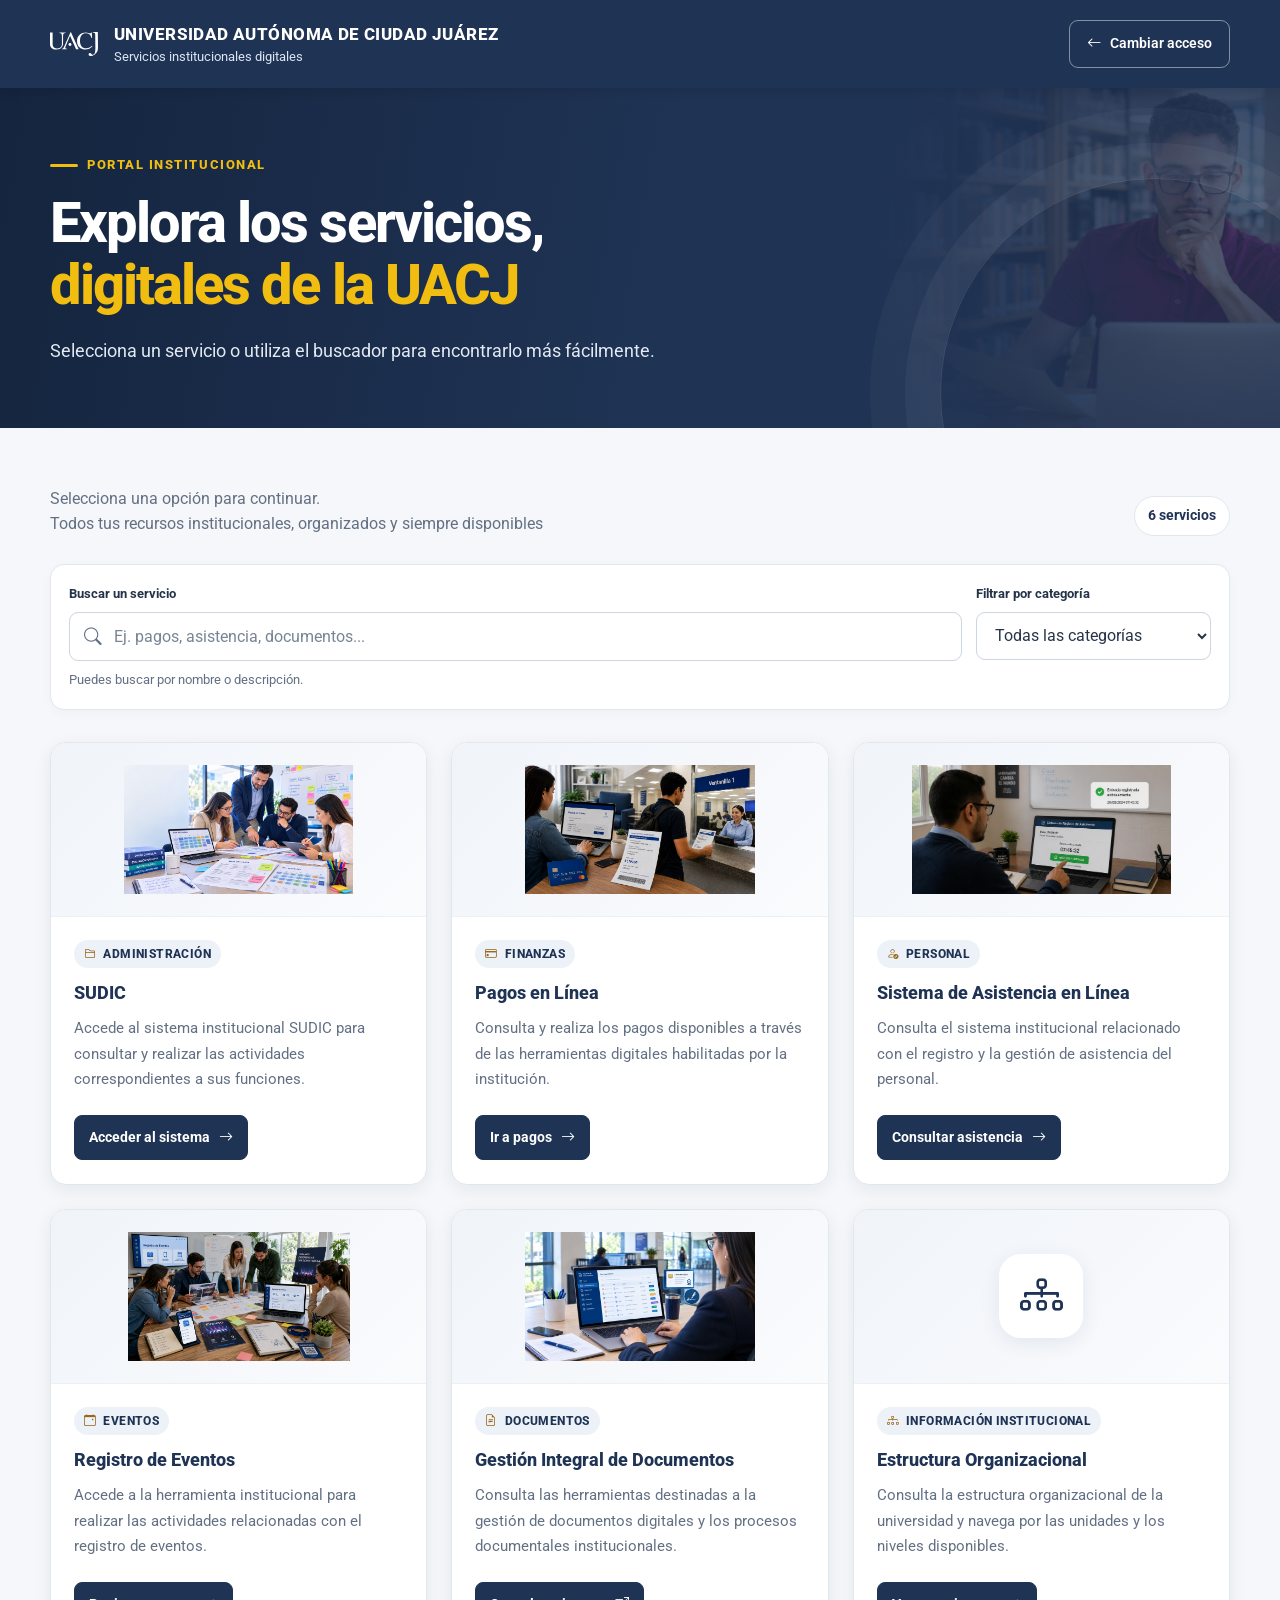
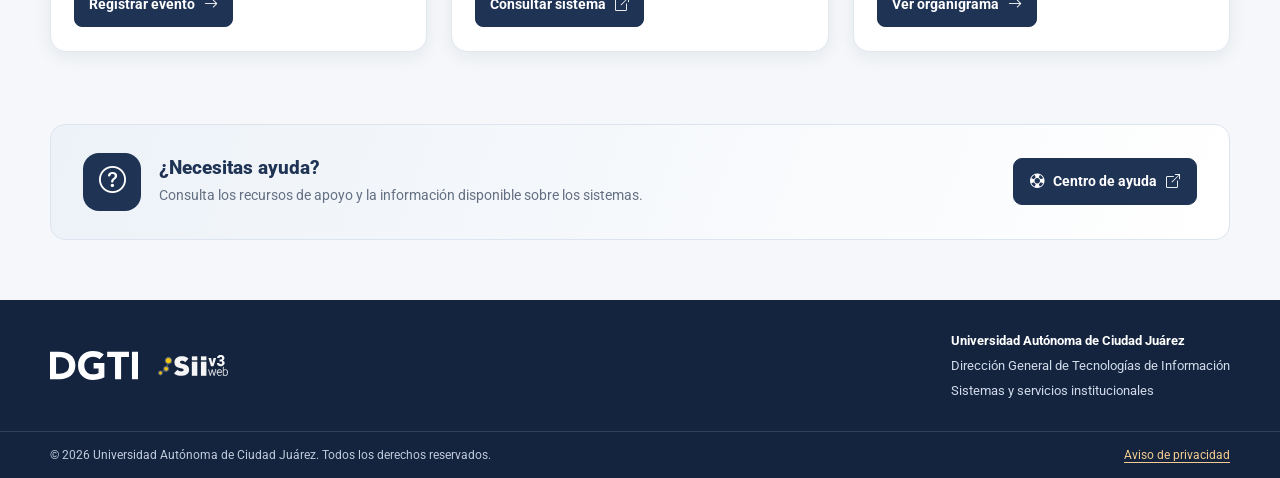
==== index2.html @ 6c43904a "Add files via upload" ====
<!DOCTYPE html>
<html lang="es">

<head>
    <meta charset="UTF-8">
    <meta name="viewport" content="width=device-width, initial-scale=1.0">

    <meta name="description"
        content="Consulta los servicios y sistemas digitales de la Universidad Autónoma de Ciudad Juárez.">

    <meta name="theme-color" content="#1f3354">

    <title>Servicios Institucionales | UACJ</title>

    <!-- Bootstrap -->
    <link href="https://cdn.jsdelivr.net/npm/bootstrap@5.3.8/dist/css/bootstrap.min.css" rel="stylesheet">

    <!-- Bootstrap Icons -->
    <link rel="stylesheet" href="https://cdn.jsdelivr.net/npm/bootstrap-icons@1.13.1/font/bootstrap-icons.min.css">

    <!-- Tipografía -->
    <link href="https://fonts.googleapis.com/css2?family=Roboto:wght@400;500;600;700;800&display=swap" rel="stylesheet">

    <style>
        :root {
            --uacj-navy: #1f3354;
            --uacj-navy-dark: #14243e;
            --uacj-gold: #f0bd10;
            --uacj-gold-light: #fff2df;

            --text-primary: #263449;
            --text-secondary: #637083;
            --surface: #ffffff;
            --surface-soft: #f5f7fa;
            --border-color: #e2e7ee;

            --radius-card: 16px;
            --shadow-card:
                0 5px 18px rgb(20 36 62 / 7%);
            --shadow-card-hover:
                0 14px 32px rgb(20 36 62 / 14%);

            --transition: 220ms ease;
        }

        /* =========================
           CONFIGURACIÓN GENERAL
        ========================= */

        *,
        *::before,
        *::after {
            box-sizing: border-box;
        }

        html {
            scroll-behavior: smooth;
            scroll-padding-top: 100px;
        }

        body {
            margin: 0;
            min-height: 100vh;
            display: flex;
            flex-direction: column;

            font-family: "Roboto", Arial, sans-serif;
            color: var(--text-primary);
            background: var(--surface-soft);
            line-height: 1.6;
        }

        a {
            color: inherit;
        }

        button,
        input,
        select {
            font: inherit;
        }

        img {
            max-width: 100%;
        }

        .container-wide {
            width: min(1180px, calc(100% - 40px));
            margin-inline: auto;
        }

        .skip-link {
            position: absolute;
            top: -100px;
            left: 16px;
            z-index: 2000;

            padding: 12px 18px;
            color: white;
            background: var(--uacj-navy);
            border-radius: 8px;
        }

        .skip-link:focus {
            top: 12px;
        }

        :focus-visible {
            outline: 3px solid var(--uacj-gold);
            outline-offset: 4px;
        }

        /* =========================
           ENCABEZADO
        ========================= */

        .site-header {
            position: relative;
            z-index: 10;
            background: var(--uacj-navy);
            color: white;
            box-shadow: 0 3px 12px rgb(0 0 0 / 12%);
        }

        .header-inner {
            min-height: 88px;
            display: flex;
            align-items: center;
            justify-content: space-between;
            gap: 24px;
            padding-block: 14px;
        }

        .brand {
            display: inline-flex;
            align-items: center;
            gap: 16px;
            min-width: 0;
            text-decoration: none;
        }

        .brand img {
            display: block;
            width: 48px;
            max-height: 60px;
            object-fit: contain;
        }

        .brand-text {
            display: flex;
            flex-direction: column;
            line-height: 1.25;
        }

        .brand-title {
            font-size: 1.05rem;
            font-weight: 800;
            letter-spacing: 0.025em;
        }

        .brand-subtitle {
            margin-top: 4px;
            color: #dce5f2;
            font-size: 0.8rem;
        }

        .header-actions {
            display: flex;
            align-items: center;
            gap: 12px;
        }

        .btn-change-access {
            display: inline-flex;
            align-items: center;
            justify-content: center;
            gap: 9px;

            padding: 11px 17px;
            border: 1px solid rgb(255 255 255 / 45%);
            border-radius: 9px;

            color: white;
            background: transparent;
            font-size: 0.9rem;
            font-weight: 600;
            text-decoration: none;

            transition:
                background-color var(--transition),
                border-color var(--transition),
                color var(--transition);
        }

        .btn-change-access:hover {
            color: var(--uacj-navy);
            background: white;
            border-color: white;
        }

        /* =========================
           PORTADA
        ========================= */

        .hero {
            position: relative;
            isolation: isolate;
            overflow: hidden;

            display: flex;
            align-items: center;
            min-height: 340px;
            padding-block: 60px;

            color: white;
            background-color: var(--uacj-navy);
            background-image:
                linear-gradient(100deg,
                    rgb(20 36 62 / 96%) 0%,
                    rgb(31 51 84 / 90%) 52%,
                    rgb(31 51 84 / 72%) 100%),
                url("imgs/background2.png");

            background-position: top right;
            background-repeat: no-repeat;
            background-size: contain;
        }

        .hero::after {
            content: "";
            position: absolute;
            z-index: -1;
            right: -90px;
            bottom: -180px;

            width: 430px;
            height: 430px;
            border: 1px solid rgb(255 255 255 / 12%);
            border-radius: 50%;

            box-shadow:
                0 0 0 35px rgb(255 255 255 / 4%),
                0 0 0 70px rgb(255 255 255 / 3%);
        }

        .hero-content {
            max-width: 760px;
        }

        .eyebrow {
            display: inline-flex;
            align-items: center;
            gap: 9px;

            margin-bottom: 16px;
            color: #f0bd10;

            font-size: 0.8rem;
            font-weight: 800;
            letter-spacing: 0.12em;
            text-transform: uppercase;
        }

        .eyebrow::before {
            content: "";
            width: 28px;
            height: 3px;
            border-radius: 5px;
            background: var(--uacj-gold);
        }

        .hero h1 {
            max-width: 720px;
            margin: 0 0 18px;

            font-size: clamp(2rem, 4.5vw, 3.5rem);
            font-weight: 800;
            line-height: 1.12;
            letter-spacing: -0.035em;
        }

        .hero h1 span {
            color: #f0bd10;
        }

        .hero-description {
            max-width: 650px;
            margin: 0;

            color: #e2e9f2;
            font-size: clamp(1rem, 1.8vw, 1.12rem);
            line-height: 1.8;
        }

        /* =========================
           CONTENIDO PRINCIPAL
        ========================= */

        main {
            flex: 1;
        }

        .services-section {
            padding-block: 58px 72px;
        }

        .section-heading {
            display: flex;
            align-items: flex-end;
            justify-content: space-between;
            gap: 24px;
            margin-bottom: 28px;
        }

        .section-heading h2 {
            margin: 0 0 8px;
            color: var(--uacj-navy);
            font-size: clamp(1.55rem, 3vw, 2rem);
            font-weight: 800;
            letter-spacing: -0.025em;
        }

        .section-heading p {
            max-width: 650px;
            margin: 0;
            color: var(--text-secondary);
            font-size: 0.98rem;
        }

        .services-count {
            flex-shrink: 0;
            padding: 8px 13px;
            border: 1px solid var(--border-color);
            border-radius: 999px;

            color: var(--uacj-navy);
            background: white;
            font-size: 0.85rem;
            font-weight: 700;
        }

        /* =========================
           BUSCADOR Y FILTROS
        ========================= */

        .search-panel {
            display: grid;
            grid-template-columns: minmax(0, 1fr) 235px;
            gap: 14px;

            margin-bottom: 32px;
            padding: 18px;

            border: 1px solid var(--border-color);
            border-radius: 14px;
            background: white;
            box-shadow: 0 3px 12px rgb(20 36 62 / 3%);
        }

        .field-label {
            display: block;
            margin-bottom: 7px;
            color: var(--text-primary);
            font-size: 0.84rem;
            font-weight: 700;
        }

        .search-input-wrap {
            position: relative;
        }

        .search-input-wrap>i {
            position: absolute;
            top: 50%;
            left: 15px;
            transform: translateY(-50%);

            color: var(--text-secondary);
            font-size: 1.1rem;
            pointer-events: none;
        }

        .search-input,
        .category-select {
            width: 100%;
            min-height: 48px;
            padding: 11px 14px;

            border: 1px solid #ccd5e0;
            border-radius: 9px;
            color: var(--text-primary);
            background-color: white;

            transition:
                border-color var(--transition),
                box-shadow var(--transition);
        }

        .search-input {
            padding-left: 44px;
        }

        .search-input::placeholder {
            color: #788496;
        }

        .search-input:focus,
        .category-select:focus {
            border-color: var(--uacj-navy);
            outline: none;
            box-shadow: 0 0 0 3px rgb(31 51 84 / 12%);
        }

        .search-help {
            margin: 9px 0 0;
            color: var(--text-secondary);
            font-size: 0.8rem;
        }

        /* =========================
           TARJETAS DE SERVICIOS
        ========================= */

        .services-grid {
            display: grid;
            grid-template-columns: repeat(3, minmax(0, 1fr));
            gap: 24px;
            align-items: stretch;
        }

        .service-card {
            position: relative;
            min-width: 0;
            min-height: 100%;

            display: flex;
            flex-direction: column;
            overflow: hidden;

            border: 1px solid var(--border-color);
            border-radius: var(--radius-card);
            background: var(--surface);
            box-shadow: var(--shadow-card);

            transition:
                transform var(--transition),
                box-shadow var(--transition),
                border-color var(--transition);
        }

        .service-card::before {
            content: "";
            position: absolute;
            z-index: 2;
            top: 0;
            left: 0;
            right: 0;

            height: 4px;
            background: var(--uacj-gold);

            transform: scaleX(0);
            transform-origin: left;
            transition: transform var(--transition);
        }

        .service-card:hover {
            transform: translateY(-5px);
            border-color: #c8d2df;
            box-shadow: var(--shadow-card-hover);
        }

        .service-card:hover::before,
        .service-card:focus-within::before {
            transform: scaleX(1);
        }

        .service-card[hidden] {
            display: none !important;
        }

        .card-image {
            display: flex;
            align-items: center;
            justify-content: center;

            height: 174px;
            padding: 22px;

            background:
                linear-gradient(135deg,
                    #f0f4f9,
                    #fafbfd);

            border-bottom: 1px solid #edf0f5;
        }

        .card-image img {
            display: block;
            width: 100%;
            height: 100%;
            object-fit: contain;
        }

        .card-icon {
            display: flex;
            align-items: center;
            justify-content: center;

            width: 84px;
            height: 84px;
            border-radius: 22px;

            color: var(--uacj-navy);
            background: white;
            box-shadow: 0 5px 20px rgb(31 51 84 / 9%);

            font-size: 2.7rem;
        }

        .card-body {
            flex: 1;
            display: flex;
            flex-direction: column;
            align-items: flex-start;

            padding: 23px 23px 24px;
        }

        .card-category {
            display: inline-flex;
            align-items: center;
            gap: 7px;

            margin-bottom: 12px;
            padding: 5px 10px;

            border-radius: 999px;
            color: var(--uacj-navy);
            background: #edf2f8;

            font-size: 0.72rem;
            font-weight: 800;
            letter-spacing: 0.035em;
            text-transform: uppercase;
        }

        .card-category i {
            color: #9b681b;
        }

        .card-title {
            margin: 0 0 10px;
            color: var(--uacj-navy);

            font-size: 1.15rem;
            font-weight: 800;
            line-height: 1.4;
        }

        .card-description {
            flex: 1;
            margin: 0 0 22px;

            color: var(--text-secondary);
            font-size: 0.92rem;
            line-height: 1.75;
        }

        .card-link {
            display: inline-flex;
            align-items: center;
            gap: 9px;

            min-height: 44px;
            margin-top: auto;
            padding: 10px 14px;

            border: 1px solid var(--uacj-navy);
            border-radius: 8px;

            color: white;
            background: var(--uacj-navy);

            font-size: 0.88rem;
            font-weight: 700;
            text-decoration: none;

            transition:
                background-color var(--transition),
                border-color var(--transition),
                color var(--transition);
        }

        .card-link i {
            transition: transform var(--transition);
        }

        .card-link:hover {
            border-color: var(--uacj-navy-dark);
            color: white;
            background: var(--uacj-navy-dark);
        }

        .card-link:hover i {
            transform: translateX(4px);
        }

        /* =========================
           SIN RESULTADOS
        ========================= */

        .empty-state {
            margin-top: 20px;
            padding: 42px 20px;

            border: 1px dashed #c8d2df;
            border-radius: 14px;
            background: white;
            text-align: center;
        }

        .empty-state[hidden] {
            display: none;
        }

        .empty-icon {
            display: inline-flex;
            align-items: center;
            justify-content: center;

            width: 62px;
            height: 62px;
            margin-bottom: 15px;

            border-radius: 50%;
            color: var(--uacj-navy);
            background: #edf2f8;
            font-size: 1.7rem;
        }

        .empty-state h3 {
            margin: 0 0 8px;
            color: var(--uacj-navy);
            font-size: 1.2rem;
            font-weight: 800;
        }

        .empty-state p {
            margin: 0 0 18px;
            color: var(--text-secondary);
        }

        .btn-reset {
            padding: 10px 16px;
            border: 1px solid var(--uacj-navy);
            border-radius: 8px;

            color: white;
            background: var(--uacj-navy);
            font-weight: 700;
            cursor: pointer;
        }

        .btn-reset:hover {
            background: var(--uacj-navy-dark);
        }

        /* =========================
           AYUDA
        ========================= */

        .help-section {
            padding: 0 0 60px;
        }

        .help-panel {
            display: flex;
            align-items: center;
            justify-content: space-between;
            gap: 24px;

            padding: 28px 32px;
            border: 1px solid #dce4ef;
            border-radius: 15px;

            background:
                linear-gradient(110deg,
                    #edf2f8,
                    #ffffff);
        }

        .help-content {
            display: flex;
            align-items: center;
            gap: 18px;
        }

        .help-icon {
            flex-shrink: 0;
            display: flex;
            align-items: center;
            justify-content: center;

            width: 58px;
            height: 58px;
            border-radius: 16px;

            color: white;
            background: var(--uacj-navy);
            font-size: 1.7rem;
        }

        .help-content h2 {
            margin: 0 0 5px;
            color: var(--uacj-navy);
            font-size: 1.2rem;
            font-weight: 800;
        }

        .help-content p {
            margin: 0;
            color: var(--text-secondary);
            font-size: 0.9rem;
        }

        .help-link {
            flex-shrink: 0;
            display: inline-flex;
            align-items: center;
            justify-content: center;
            gap: 9px;

            min-height: 46px;
            padding: 11px 16px;
            border: 1px solid var(--uacj-navy);
            border-radius: 9px;

            color: white;
            background: var(--uacj-navy);

            font-size: 0.9rem;
            font-weight: 700;
            text-decoration: none;

            transition: background-color var(--transition);
        }

        .help-link:hover {
            color: white;
            background: var(--uacj-navy-dark);
        }

        /* =========================
           PIE DE PÁGINA
        ========================= */

        .site-footer {
            margin-top: auto;
            color: #e1e8f1;
            background: var(--uacj-navy-dark);
        }

        .footer-main {
            display: flex;
            align-items: center;
            justify-content: space-between;
            gap: 30px;
            padding-block: 30px;
        }

        .footer-brand {
            display: flex;
            align-items: center;
            gap: 20px;
        }

        .footer-logo {
            display: block;
            width: 88px;
            max-height: 55px;
            object-fit: contain;
        }

        .footer-logo-secondary {
            display: block;
            width: 70px;
            max-height: 50px;
            object-fit: contain;
        }

        .footer-copy {
            color: #d1dbea;
            font-size: 0.83rem;
        }

        .footer-copy p {
            margin: 0;
        }

        .footer-copy p+p {
            margin-top: 4px;
        }

        .footer-label {
            color: white;
            font-weight: 700;
        }

        .footer-bottom {
            padding-block: 13px;
            border-top: 1px solid rgb(255 255 255 / 13%);

            color: #c1ccdc;
            font-size: 0.78rem;
        }

        .footer-bottom-inner {
            display: flex;
            align-items: center;
            justify-content: space-between;
            gap: 16px;
        }

        .footer-bottom p {
            margin: 0;
        }

        .privacy-link {
            color: #f4cc8f;
            text-decoration: underline;
            text-underline-offset: 3px;
        }

        .privacy-link:hover {
            color: white;
        }

        /* =========================
           RESPONSIVE
        ========================= */

        @media (max-width: 991px) {
            .services-grid {
                grid-template-columns: repeat(2, minmax(0, 1fr));
                gap: 20px;
            }

            .hero {
                min-height: 310px;
            }

            .card-image {
                height: 160px;
            }
        }

        @media (max-width: 650px) {
            .container-wide {
                width: min(100% - 30px, 520px);
            }

            .header-inner {
                min-height: auto;
                align-items: flex-start;
                flex-direction: column;
                gap: 16px;
                padding-block: 17px;
            }

            .brand img {
                width: 42px;
            }

            .brand-title {
                font-size: 0.95rem;
            }

            .brand-subtitle {
                font-size: 0.75rem;
            }

            .header-actions {
                width: 100%;
            }

            .btn-change-access {
                width: 100%;
                min-height: 44px;
            }

            .hero {
                min-height: 0;
                padding-block: 46px;
            }

            .hero h1 {
                font-size: clamp(2rem, 9vw, 2.8rem);
            }

            .services-section {
                padding-block: 38px 46px;
            }

            .section-heading {
                align-items: flex-start;
                flex-direction: column;
                gap: 14px;
            }

            .search-panel {
                grid-template-columns: 1fr;
                gap: 16px;
                padding: 15px;
                margin-bottom: 24px;
            }

            .services-grid {
                grid-template-columns: 1fr;
                gap: 18px;
            }

            .card-image {
                height: 170px;
            }

            .card-body {
                padding: 21px;
            }

            .help-section {
                padding-bottom: 42px;
            }

            .help-panel {
                align-items: stretch;
                flex-direction: column;
                padding: 22px;
            }

            .help-content {
                align-items: flex-start;
            }

            .help-link {
                width: 100%;
            }

            .footer-main {
                align-items: flex-start;
                flex-direction: column;
                gap: 20px;
                padding-block: 25px;
            }

            .footer-brand {
                gap: 15px;
            }

            .footer-logo {
                width: 76px;
            }

            .footer-logo-secondary {
                width: 60px;
            }

            .footer-bottom-inner {
                align-items: flex-start;
                flex-direction: column;
                gap: 9px;
            }
        }

        @media (prefers-reduced-motion: reduce) {

            *,
            *::before,
            *::after {
                scroll-behavior: auto !important;
                transition-duration: 0.01ms !important;
                animation-duration: 0.01ms !important;
                animation-iteration-count: 1 !important;
            }
        }
    </style>
</head>

<body>

    <a class="skip-link" href="#contenido">
        Saltar al contenido principal
    </a>

    <!-- =========================
         ENCABEZADO
    ========================== -->

    <header class="site-header">
        <div class="container-wide header-inner">

            <a class="brand" href="portal_uacj_mejorado.html" aria-label="Regresar al portal principal de la UACJ">

                <img src="imgs/Logo_UACJ.svg" alt="Logotipo de la Universidad Autónoma de Ciudad Juárez">

                <span class="brand-text">
                    <span class="brand-title">
                        UNIVERSIDAD AUTÓNOMA DE CIUDAD JUÁREZ
                    </span>
                    <span class="brand-subtitle">
                        Servicios institucionales digitales
                    </span>
                </span>
            </a>

            <div class="header-actions">
                <!-- Ajusta esta ruta si el portal principal está en otra ubicación -->
                <a class="btn-change-access" href="portal_uacj_mejorado.html">
                    <i class="bi bi-arrow-left" aria-hidden="true"></i>
                    Cambiar acceso
                </a>
            </div>

        </div>
    </header>


    <!-- =========================
         PORTADA
    ========================== -->

    <section class="hero" aria-labelledby="hero-title">
        <div class="container-wide">
            <div class="hero-content">

                <div class="eyebrow">
                    Portal institucional
                </div>

                <h1 id="hero-title">
                    Explora los servicios,<br>
                    <span>digitales de la UACJ</span>
                </h1>

                <p class="hero-description">
                    Selecciona un servicio o utiliza el buscador
                    para encontrarlo más fácilmente.
                </p>

            </div>
        </div>
    </section>


    <!-- =========================
         CONTENIDO PRINCIPAL
    ========================== -->

    <main id="contenido">

        <section class="services-section" aria-labelledby="services-title">
            <div class="container-wide">

                <div class="section-heading">
                    <div>
                        <!--<h2 id="services-title">
                            Explora nuestros servicios
                        </h2>-->

                        <p>
                            Selecciona una opción para continuar. <br> Todos tus recursos institucionales, organizados y siempre disponibles
                        </p>
                    </div>

                    <span class="services-count" id="services-count">
                        6 servicios
                    </span>
                </div>


                <!-- BUSCADOR Y FILTRO -->

                <div class="search-panel">

                    <div>
                        <label class="field-label" for="service-search">
                            Buscar un servicio
                        </label>

                        <div class="search-input-wrap">
                            <i class="bi bi-search" aria-hidden="true"></i>

                            <input class="search-input" type="search" id="service-search"
                                placeholder="Ej. pagos, asistencia, documentos..." autocomplete="off"
                                aria-describedby="search-help">
                        </div>

                        <p class="search-help" id="search-help">
                            Puedes buscar por nombre o descripción.
                        </p>
                    </div>

                    <div>
                        <label class="field-label" for="category-filter">
                            Filtrar por categoría
                        </label>

                        <select class="category-select" id="category-filter">
                            <option value="todas">
                                Todas las categorías
                            </option>
                            <option value="administracion">
                                Administración
                            </option>
                            <option value="finanzas">
                                Finanzas
                            </option>
                            <option value="personal">
                                Personal
                            </option>
                            <option value="eventos">
                                Eventos
                            </option>
                            <option value="documentos">
                                Documentos
                            </option>
                            <option value="informacion">
                                Información institucional
                            </option>
                        </select>
                    </div>

                </div>


                <!-- TARJETAS -->

                <div class="services-grid" id="services-grid">

                    <!-- SUDIC -->

                    <article class="service-card" data-category="administracion"
                        data-search="sudic sistema universitario de documentos información consulta administración">
                        <div class="card-image">
                            <img src="imgs/sudic.png" alt="" loading="lazy" onerror="this.hidden=true">
                        </div>

                        <div class="card-body">
                            <span class="card-category">
                                <i class="bi bi-folder2" aria-hidden="true"></i>
                                Administración
                            </span>

                            <h3 class="card-title">
                                SUDIC
                            </h3>

                            <p class="card-description">
                                Accede al sistema institucional SUDIC
                                para consultar y realizar las actividades
                                correspondientes a sus funciones.
                            </p>

                            <!-- TODO: sustituir # por la URL real de SUDIC -->
                            <a class="card-link service-link" href="#" data-service="SUDIC">
                                Acceder al sistema
                                <i class="bi bi-arrow-right" aria-hidden="true"></i>
                            </a>
                        </div>
                    </article>


                    <!-- PAGOS EN LÍNEA -->

                    <article class="service-card" data-category="finanzas"
                        data-search="pagos en línea finanzas pago servicios recibos trámites">
                        <div class="card-image">
                            <img src="imgs/pagos.png" alt="" loading="lazy" onerror="this.hidden=true">
                        </div>

                        <div class="card-body">
                            <span class="card-category">
                                <i class="bi bi-credit-card" aria-hidden="true"></i>
                                Finanzas
                            </span>

                            <h3 class="card-title">
                                Pagos en Línea
                            </h3>

                            <p class="card-description">
                                Consulta y realiza los pagos disponibles
                                a través de las herramientas digitales
                                habilitadas por la institución.
                            </p>

                            <!-- TODO: sustituir # por la URL real de pagos -->
                            <a class="card-link service-link" href="#" data-service="Pagos en Línea">
                                Ir a pagos
                                <i class="bi bi-arrow-right" aria-hidden="true"></i>
                            </a>
                        </div>
                    </article>


                    <!-- ASISTENCIA -->

                    <article class="service-card" data-category="personal"
                        data-search="sistema de asistencia en línea personal registro asistencia incidencias">
                        <div class="card-image">
                            <img src="imgs/asistencia.png" alt="" loading="lazy" onerror="this.hidden=true">
                        </div>

                        <div class="card-body">
                            <span class="card-category">
                                <i class="bi bi-person-check" aria-hidden="true"></i>
                                Personal
                            </span>

                            <h3 class="card-title">
                                Sistema de Asistencia en Línea
                            </h3>

                            <p class="card-description">
                                Consulta el sistema institucional
                                relacionado con el registro y la gestión
                                de asistencia del personal.
                            </p>

                            <!-- TODO: sustituir # por la URL real de asistencia -->
                            <a class="card-link service-link" href="#" data-service="Sistema de Asistencia en Línea">
                                Consultar asistencia
                                <i class="bi bi-arrow-right" aria-hidden="true"></i>
                            </a>
                        </div>
                    </article>


                    <!-- REGISTRO DE EVENTOS -->

                    <article class="service-card" data-category="eventos"
                        data-search="registro de eventos actividades institucionales eventos espacios solicitudes">
                        <div class="card-image">
                            <img src="imgs/eventos.png" alt="" loading="lazy" onerror="this.hidden=true">
                        </div>

                        <div class="card-body">
                            <span class="card-category">
                                <i class="bi bi-calendar-event" aria-hidden="true"></i>
                                Eventos
                            </span>

                            <h3 class="card-title">
                                Registro de Eventos
                            </h3>

                            <p class="card-description">
                                Accede a la herramienta institucional
                                para realizar las actividades relacionadas
                                con el registro de eventos.
                            </p>

                            <!-- TODO: sustituir # por la URL real de eventos -->
                            <a class="card-link service-link" href="#" data-service="Registro de Eventos">
                                Registrar evento
                                <i class="bi bi-arrow-right" aria-hidden="true"></i>
                            </a>
                        </div>
                    </article>


                    <!-- GESTIÓN DOCUMENTAL -->

                    <article class="service-card" data-category="documentos"
                        data-search="gestión integral de documentos gestión documental oficios certificados documentos digitales">
                        <div class="card-image">
                            <img src="imgs/gestion-doc.png" alt="" loading="lazy" onerror="this.hidden=true">
                        </div>

                        <div class="card-body">
                            <span class="card-category">
                                <i class="bi bi-file-earmark-text" aria-hidden="true"></i>
                                Documentos
                            </span>

                            <h3 class="card-title">
                                Gestión Integral de Documentos
                            </h3>

                            <p class="card-description">
                                Consulta las herramientas destinadas
                                a la gestión de documentos digitales
                                y los procesos documentales institucionales.
                            </p>

                            <!-- Esta URL procede del código original proporcionado -->
                            <a class="card-link"
                                href="https://alumnosuacj.sharepoint.com/sites/SIIv3/SitePages/Gesti%C3%B3n-Integral-de-Documentos.aspx"
                                target="_blank" rel="noopener noreferrer">
                                Consultar sistema
                                <i class="bi bi-box-arrow-up-right" aria-hidden="true"></i>
                            </a>
                        </div>
                    </article>


                    <!-- ESTRUCTURA ORGANIZACIONAL -->

                    <article class="service-card" data-category="informacion"
                        data-search="estructura organizacional organigrama direcciones generales unidades responsables personal institucional">
                        <div class="card-image">
                            <div class="card-icon" aria-hidden="true">
                                <i class="bi bi-diagram-3"></i>
                            </div>
                        </div>

                        <div class="card-body">
                            <span class="card-category">
                                <i class="bi bi-diagram-3" aria-hidden="true"></i>
                                Información institucional
                            </span>

                            <h3 class="card-title">
                                Estructura Organizacional
                            </h3>

                            <p class="card-description">
                                Consulta la estructura organizacional
                                de la universidad y navega por las
                                unidades y los niveles disponibles.
                            </p>

                            <!-- TODO: sustituir # por la URL real del organigrama -->
                            <a class="card-link service-link" href="#" data-service="Estructura Organizacional">
                                Ver organigrama
                                <i class="bi bi-arrow-right" aria-hidden="true"></i>
                            </a>
                        </div>
                    </article>

                </div>


                <!-- ESTADO VACÍO -->

                <div class="empty-state" id="empty-state" role="status" aria-live="polite" hidden>
                    <div class="empty-icon" aria-hidden="true">
                        <i class="bi bi-search"></i>
                    </div>

                    <h3>No encontramos servicios</h3>

                    <p>
                        Intenta con otro término de búsqueda
                        o selecciona una categoría diferente.
                    </p>

                    <button class="btn-reset" type="button" id="reset-search">
                        <i class="bi bi-arrow-counterclockwise" aria-hidden="true"></i>
                        Mostrar todos los servicios
                    </button>
                </div>

            </div>
        </section>


        <!-- =========================
             CENTRO DE AYUDA
        ========================== -->

        <section class="help-section" aria-labelledby="help-title">
            <div class="container-wide">

                <div class="help-panel">

                    <div class="help-content">
                        <div class="help-icon" aria-hidden="true">
                            <i class="bi bi-question-circle"></i>
                        </div>

                        <div>
                            <h2 id="help-title">
                                ¿Necesitas ayuda?
                            </h2>

                            <p>
                                Consulta los recursos de apoyo y la
                                información disponible sobre los sistemas.
                            </p>
                        </div>
                    </div>

                    <a class="help-link"
                        href="https://alumnosuacj.sharepoint.com/sites/SIIv3/SitePages/Gesti%C3%B3n-Integral-de-Documentos.aspx"
                        target="_blank" rel="noopener noreferrer">
                        <i class="bi bi-life-preserver" aria-hidden="true"></i>
                        Centro de ayuda
                        <i class="bi bi-box-arrow-up-right" aria-hidden="true"></i>
                    </a>

                </div>

            </div>
        </section>

    </main>


    <!-- =========================
         PIE DE PÁGINA
    ========================== -->

    <footer class="site-footer">

        <div class="container-wide footer-main">

            <div class="footer-brand">

                <img class="footer-logo" src="imgs/Logo_DGTI_bco.svg"
                    alt="Dirección General de Tecnologías de Información" loading="lazy">

                <img class="footer-logo-secondary" src="imgs/siiv33.svg" alt="SIIv3" loading="lazy">

            </div>

            <div class="footer-copy">
                <p class="footer-label">
                    Universidad Autónoma de Ciudad Juárez
                </p>

                <p>
                    Dirección General de Tecnologías de Información
                </p>

                <p>
                    Sistemas y servicios institucionales
                </p>
            </div>

        </div>

        <div class="footer-bottom">
            <div class="container-wide footer-bottom-inner">

                <p>
                    © <span id="current-year">2026</span>
                    Universidad Autónoma de Ciudad Juárez.
                    Todos los derechos reservados.
                </p>

                <!-- TODO: colocar la URL oficial del aviso de privacidad -->
                <a class="privacy-link" href="#" id="privacy-link">
                    Aviso de privacidad
                </a>

            </div>
        </div>

    </footer>


    <!-- =========================
         JAVASCRIPT
    ========================== -->

    <script>
        "use strict";

        document.addEventListener("DOMContentLoaded", function () {

            const searchInput =
                document.getElementById("service-search");

            const categoryFilter =
                document.getElementById("category-filter");

            const servicesGrid =
                document.getElementById("services-grid");

            const serviceCards =
                Array.from(
                    servicesGrid.querySelectorAll(".service-card")
                );

            const servicesCount =
                document.getElementById("services-count");

            const emptyState =
                document.getElementById("empty-state");

            const resetButton =
                document.getElementById("reset-search");

            const privacyLink =
                document.getElementById("privacy-link");

            const serviceLinks =
                document.querySelectorAll(".service-link");

            /*
             * Convierte el texto a minúsculas y elimina los acentos
             * para que búsquedas como "gestion" encuentren "gestión".
             */
            function normalizeText(text) {
                return text
                    .toLocaleLowerCase("es-MX")
                    .normalize("NFD")
                    .replace(/[\u0300-\u036f]/g, "")
                    .trim();
            }

            /*
             * Filtra las tarjetas según el texto y la categoría.
             */
            function filterServices() {

                const searchTerm =
                    normalizeText(searchInput.value);

                const selectedCategory =
                    categoryFilter.value;

                let visibleCount = 0;

                serviceCards.forEach(function (card) {

                    const title =
                        card.querySelector(".card-title").textContent;

                    const description =
                        card.querySelector(".card-description").textContent;

                    const searchKeywords =
                        card.dataset.search || "";

                    const searchableText = normalizeText(
                        title + " " +
                        description + " " +
                        searchKeywords
                    );

                    const categoryMatches =
                        selectedCategory === "todas" ||
                        card.dataset.category === selectedCategory;

                    const textMatches =
                        searchTerm === "" ||
                        searchableText.includes(searchTerm);

                    const shouldShow =
                        categoryMatches && textMatches;

                    card.hidden = !shouldShow;

                    if (shouldShow) {
                        visibleCount++;
                    }
                });

                /*
                 * Actualiza el contador de servicios visibles.
                 */
                servicesCount.textContent =
                    visibleCount +
                    (visibleCount === 1
                        ? " servicio"
                        : " servicios");

                /*
                 * Muestra el mensaje cuando no hay coincidencias.
                 */
                emptyState.hidden = visibleCount !== 0;
            }

            /*
             * Restaura el buscador y los filtros.
             */
            function resetFilters() {

                searchInput.value = "";
                categoryFilter.value = "todas";

                filterServices();
                searchInput.focus();
            }

            searchInput.addEventListener(
                "input",
                filterServices
            );

            categoryFilter.addEventListener(
                "change",
                filterServices
            );

            resetButton.addEventListener(
                "click",
                resetFilters
            );

            /*
             * Evita que los enlaces de servicios sin URL real
             * lleven al usuario al inicio de la página.
             *
             * IMPORTANTE:
             * Sustituye href="#" por la URL correspondiente
             * antes de publicar. Después puedes eliminar este bloque.
             */
            serviceLinks.forEach(function (link) {

                link.addEventListener("click", function (event) {

                    if (link.getAttribute("href") === "#") {
                        event.preventDefault();

                        const serviceName =
                            link.dataset.service || "este servicio";

                        alert(
                            "El enlace de " + serviceName +
                            " todavía debe configurarse con la dirección " +
                            "del sistema correspondiente."
                        );
                    }
                });
            });

            /*
             * Evita una navegación vacía mientras se configura
             * la URL oficial del aviso de privacidad.
             */
            privacyLink.addEventListener("click", function (event) {

                if (privacyLink.getAttribute("href") === "#") {
                    event.preventDefault();

                    alert(
                        "Agrega la dirección oficial del aviso de privacidad " +
                        "antes de publicar esta página."
                    );
                }
            });

            /*
             * Actualiza automáticamente el año del pie de página.
             */
            document.getElementById("current-year").textContent =
                new Date().getFullYear();

            /*
             * Inicializa la página con todos los servicios visibles.
             */
            filterServices();

        });
    </script>

</body>

</html>
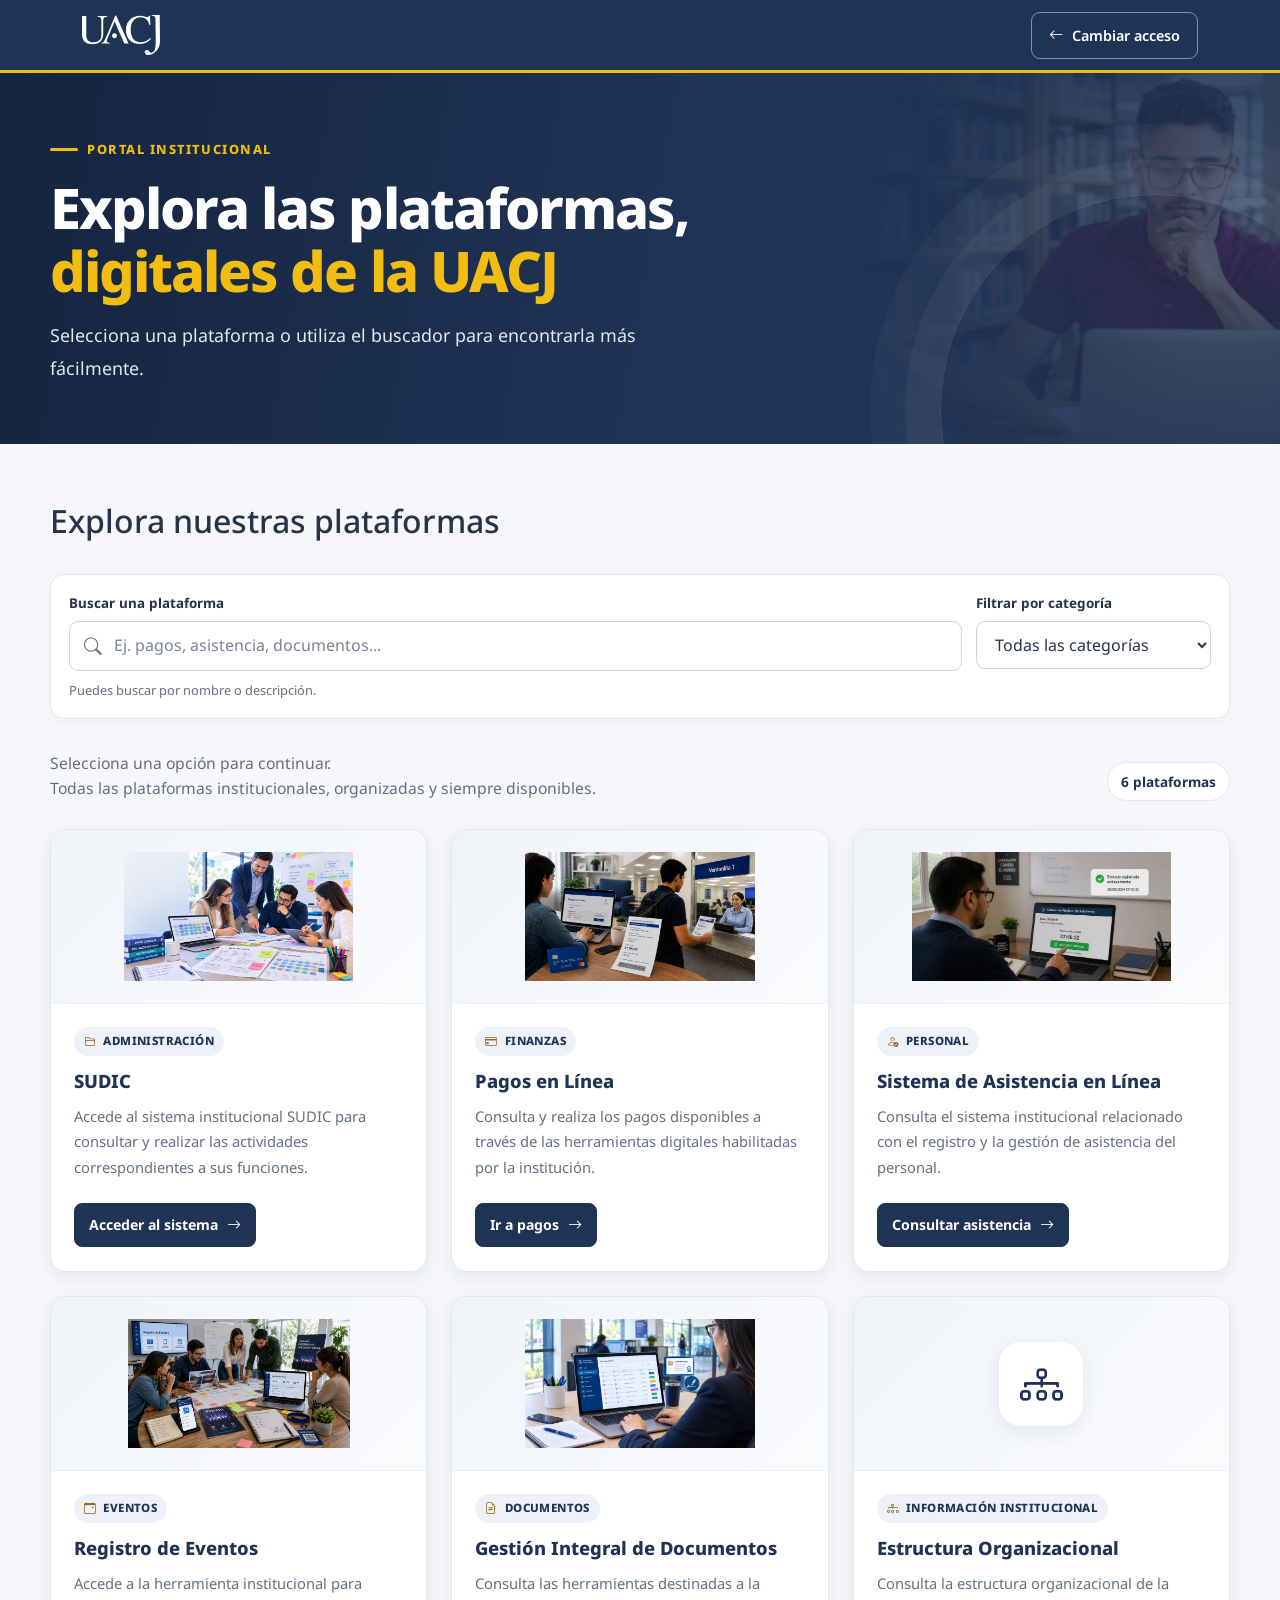
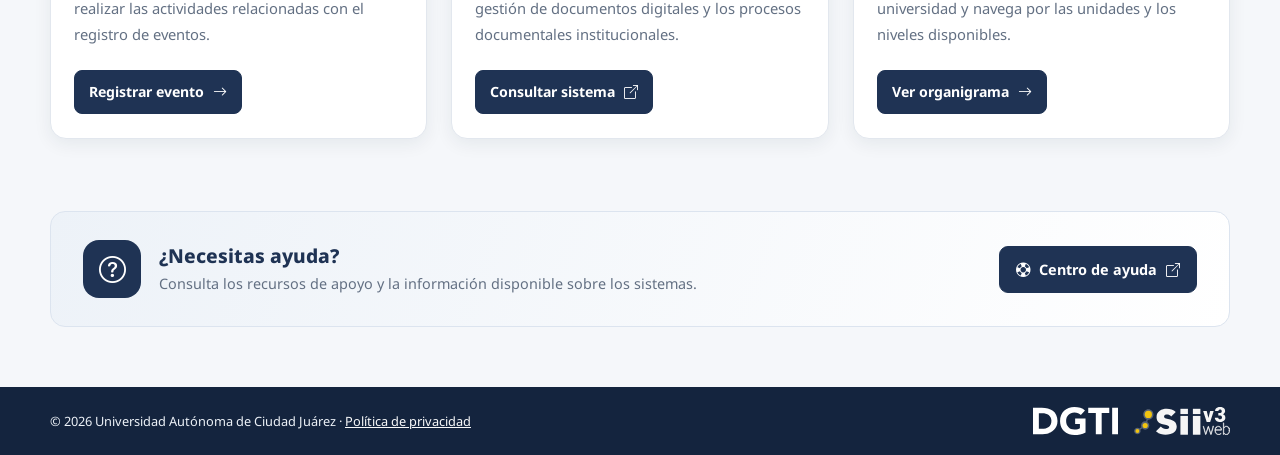
==== commit a9736794: "Add files via upload" ====
--- a/index2.html
+++ b/index2.html
@@ -10,1012 +10,45 @@
 
     <meta name="theme-color" content="#1f3354">
 
-    <title>Servicios Institucionales | UACJ</title>
-
-    <!-- Bootstrap -->
-    <link href="https://cdn.jsdelivr.net/npm/bootstrap@5.3.8/dist/css/bootstrap.min.css" rel="stylesheet">
+    <title>Portal de plataformas universitarias | UACJ</title>
+
+    <!-- Bootstrap 5 -->
+    <link href="https://cdn.jsdelivr.net/npm/bootstrap@5.0.2/dist/css/bootstrap.min.css" rel="stylesheet"
+        integrity="sha384-EVSTQN3/azprG1Anm3QDgpJLIm9Nao0Yz1ztcQTwFspd3yD65VohhpuuCOmLASjC" crossorigin="anonymous">
+    <script src="https://cdn.jsdelivr.net/npm/bootstrap@5.0.2/dist/js/bootstrap.bundle.min.js"
+        integrity="sha384-MrcW6ZMFYlzcLA8Nl+NtUVF0sA7MsXsP1UyJoMp4YLEuNSfAP+JcXn/tWtIaxVXM"
+        crossorigin="anonymous"></script>
 
     <!-- Bootstrap Icons -->
     <link rel="stylesheet" href="https://cdn.jsdelivr.net/npm/bootstrap-icons@1.13.1/font/bootstrap-icons.min.css">
 
     <!-- Tipografía -->
-    <link href="https://fonts.googleapis.com/css2?family=Roboto:wght@400;500;600;700;800&display=swap" rel="stylesheet">
-
-    <style>
-        :root {
-            --uacj-navy: #1f3354;
-            --uacj-navy-dark: #14243e;
-            --uacj-gold: #f0bd10;
-            --uacj-gold-light: #fff2df;
-
-            --text-primary: #263449;
-            --text-secondary: #637083;
-            --surface: #ffffff;
-            --surface-soft: #f5f7fa;
-            --border-color: #e2e7ee;
-
-            --radius-card: 16px;
-            --shadow-card:
-                0 5px 18px rgb(20 36 62 / 7%);
-            --shadow-card-hover:
-                0 14px 32px rgb(20 36 62 / 14%);
-
-            --transition: 220ms ease;
-        }
-
-        /* =========================
-           CONFIGURACIÓN GENERAL
-        ========================= */
-
-        *,
-        *::before,
-        *::after {
-            box-sizing: border-box;
-        }
-
-        html {
-            scroll-behavior: smooth;
-            scroll-padding-top: 100px;
-        }
-
-        body {
-            margin: 0;
-            min-height: 100vh;
-            display: flex;
-            flex-direction: column;
-
-            font-family: "Roboto", Arial, sans-serif;
-            color: var(--text-primary);
-            background: var(--surface-soft);
-            line-height: 1.6;
-        }
-
-        a {
-            color: inherit;
-        }
-
-        button,
-        input,
-        select {
-            font: inherit;
-        }
-
-        img {
-            max-width: 100%;
-        }
-
-        .container-wide {
-            width: min(1180px, calc(100% - 40px));
-            margin-inline: auto;
-        }
-
-        .skip-link {
-            position: absolute;
-            top: -100px;
-            left: 16px;
-            z-index: 2000;
-
-            padding: 12px 18px;
-            color: white;
-            background: var(--uacj-navy);
-            border-radius: 8px;
-        }
-
-        .skip-link:focus {
-            top: 12px;
-        }
-
-        :focus-visible {
-            outline: 3px solid var(--uacj-gold);
-            outline-offset: 4px;
-        }
-
-        /* =========================
-           ENCABEZADO
-        ========================= */
-
-        .site-header {
-            position: relative;
-            z-index: 10;
-            background: var(--uacj-navy);
-            color: white;
-            box-shadow: 0 3px 12px rgb(0 0 0 / 12%);
-        }
-
-        .header-inner {
-            min-height: 88px;
-            display: flex;
-            align-items: center;
-            justify-content: space-between;
-            gap: 24px;
-            padding-block: 14px;
-        }
-
-        .brand {
-            display: inline-flex;
-            align-items: center;
-            gap: 16px;
-            min-width: 0;
-            text-decoration: none;
-        }
-
-        .brand img {
-            display: block;
-            width: 48px;
-            max-height: 60px;
-            object-fit: contain;
-        }
-
-        .brand-text {
-            display: flex;
-            flex-direction: column;
-            line-height: 1.25;
-        }
-
-        .brand-title {
-            font-size: 1.05rem;
-            font-weight: 800;
-            letter-spacing: 0.025em;
-        }
-
-        .brand-subtitle {
-            margin-top: 4px;
-            color: #dce5f2;
-            font-size: 0.8rem;
-        }
-
-        .header-actions {
-            display: flex;
-            align-items: center;
-            gap: 12px;
-        }
-
-        .btn-change-access {
-            display: inline-flex;
-            align-items: center;
-            justify-content: center;
-            gap: 9px;
-
-            padding: 11px 17px;
-            border: 1px solid rgb(255 255 255 / 45%);
-            border-radius: 9px;
-
-            color: white;
-            background: transparent;
-            font-size: 0.9rem;
-            font-weight: 600;
-            text-decoration: none;
-
-            transition:
-                background-color var(--transition),
-                border-color var(--transition),
-                color var(--transition);
-        }
-
-        .btn-change-access:hover {
-            color: var(--uacj-navy);
-            background: white;
-            border-color: white;
-        }
-
-        /* =========================
-           PORTADA
-        ========================= */
-
-        .hero {
-            position: relative;
-            isolation: isolate;
-            overflow: hidden;
-
-            display: flex;
-            align-items: center;
-            min-height: 340px;
-            padding-block: 60px;
-
-            color: white;
-            background-color: var(--uacj-navy);
-            background-image:
-                linear-gradient(100deg,
-                    rgb(20 36 62 / 96%) 0%,
-                    rgb(31 51 84 / 90%) 52%,
-                    rgb(31 51 84 / 72%) 100%),
-                url("imgs/background2.png");
-
-            background-position: top right;
-            background-repeat: no-repeat;
-            background-size: contain;
-        }
-
-        .hero::after {
-            content: "";
-            position: absolute;
-            z-index: -1;
-            right: -90px;
-            bottom: -180px;
-
-            width: 430px;
-            height: 430px;
-            border: 1px solid rgb(255 255 255 / 12%);
-            border-radius: 50%;
-
-            box-shadow:
-                0 0 0 35px rgb(255 255 255 / 4%),
-                0 0 0 70px rgb(255 255 255 / 3%);
-        }
-
-        .hero-content {
-            max-width: 760px;
-        }
-
-        .eyebrow {
-            display: inline-flex;
-            align-items: center;
-            gap: 9px;
-
-            margin-bottom: 16px;
-            color: #f0bd10;
-
-            font-size: 0.8rem;
-            font-weight: 800;
-            letter-spacing: 0.12em;
-            text-transform: uppercase;
-        }
-
-        .eyebrow::before {
-            content: "";
-            width: 28px;
-            height: 3px;
-            border-radius: 5px;
-            background: var(--uacj-gold);
-        }
-
-        .hero h1 {
-            max-width: 720px;
-            margin: 0 0 18px;
-
-            font-size: clamp(2rem, 4.5vw, 3.5rem);
-            font-weight: 800;
-            line-height: 1.12;
-            letter-spacing: -0.035em;
-        }
-
-        .hero h1 span {
-            color: #f0bd10;
-        }
-
-        .hero-description {
-            max-width: 650px;
-            margin: 0;
-
-            color: #e2e9f2;
-            font-size: clamp(1rem, 1.8vw, 1.12rem);
-            line-height: 1.8;
-        }
-
-        /* =========================
-           CONTENIDO PRINCIPAL
-        ========================= */
-
-        main {
-            flex: 1;
-        }
-
-        .services-section {
-            padding-block: 58px 72px;
-        }
-
-        .section-heading {
-            display: flex;
-            align-items: flex-end;
-            justify-content: space-between;
-            gap: 24px;
-            margin-bottom: 28px;
-        }
-
-        .section-heading h2 {
-            margin: 0 0 8px;
-            color: var(--uacj-navy);
-            font-size: clamp(1.55rem, 3vw, 2rem);
-            font-weight: 800;
-            letter-spacing: -0.025em;
-        }
-
-        .section-heading p {
-            max-width: 650px;
-            margin: 0;
-            color: var(--text-secondary);
-            font-size: 0.98rem;
-        }
-
-        .services-count {
-            flex-shrink: 0;
-            padding: 8px 13px;
-            border: 1px solid var(--border-color);
-            border-radius: 999px;
-
-            color: var(--uacj-navy);
-            background: white;
-            font-size: 0.85rem;
-            font-weight: 700;
-        }
-
-        /* =========================
-           BUSCADOR Y FILTROS
-        ========================= */
-
-        .search-panel {
-            display: grid;
-            grid-template-columns: minmax(0, 1fr) 235px;
-            gap: 14px;
-
-            margin-bottom: 32px;
-            padding: 18px;
-
-            border: 1px solid var(--border-color);
-            border-radius: 14px;
-            background: white;
-            box-shadow: 0 3px 12px rgb(20 36 62 / 3%);
-        }
-
-        .field-label {
-            display: block;
-            margin-bottom: 7px;
-            color: var(--text-primary);
-            font-size: 0.84rem;
-            font-weight: 700;
-        }
-
-        .search-input-wrap {
-            position: relative;
-        }
-
-        .search-input-wrap>i {
-            position: absolute;
-            top: 50%;
-            left: 15px;
-            transform: translateY(-50%);
-
-            color: var(--text-secondary);
-            font-size: 1.1rem;
-            pointer-events: none;
-        }
-
-        .search-input,
-        .category-select {
-            width: 100%;
-            min-height: 48px;
-            padding: 11px 14px;
-
-            border: 1px solid #ccd5e0;
-            border-radius: 9px;
-            color: var(--text-primary);
-            background-color: white;
-
-            transition:
-                border-color var(--transition),
-                box-shadow var(--transition);
-        }
-
-        .search-input {
-            padding-left: 44px;
-        }
-
-        .search-input::placeholder {
-            color: #788496;
-        }
-
-        .search-input:focus,
-        .category-select:focus {
-            border-color: var(--uacj-navy);
-            outline: none;
-            box-shadow: 0 0 0 3px rgb(31 51 84 / 12%);
-        }
-
-        .search-help {
-            margin: 9px 0 0;
-            color: var(--text-secondary);
-            font-size: 0.8rem;
-        }
-
-        /* =========================
-           TARJETAS DE SERVICIOS
-        ========================= */
-
-        .services-grid {
-            display: grid;
-            grid-template-columns: repeat(3, minmax(0, 1fr));
-            gap: 24px;
-            align-items: stretch;
-        }
-
-        .service-card {
-            position: relative;
-            min-width: 0;
-            min-height: 100%;
-
-            display: flex;
-            flex-direction: column;
-            overflow: hidden;
-
-            border: 1px solid var(--border-color);
-            border-radius: var(--radius-card);
-            background: var(--surface);
-            box-shadow: var(--shadow-card);
-
-            transition:
-                transform var(--transition),
-                box-shadow var(--transition),
-                border-color var(--transition);
-        }
-
-        .service-card::before {
-            content: "";
-            position: absolute;
-            z-index: 2;
-            top: 0;
-            left: 0;
-            right: 0;
-
-            height: 4px;
-            background: var(--uacj-gold);
-
-            transform: scaleX(0);
-            transform-origin: left;
-            transition: transform var(--transition);
-        }
-
-        .service-card:hover {
-            transform: translateY(-5px);
-            border-color: #c8d2df;
-            box-shadow: var(--shadow-card-hover);
-        }
-
-        .service-card:hover::before,
-        .service-card:focus-within::before {
-            transform: scaleX(1);
-        }
-
-        .service-card[hidden] {
-            display: none !important;
-        }
-
-        .card-image {
-            display: flex;
-            align-items: center;
-            justify-content: center;
-
-            height: 174px;
-            padding: 22px;
-
-            background:
-                linear-gradient(135deg,
-                    #f0f4f9,
-                    #fafbfd);
-
-            border-bottom: 1px solid #edf0f5;
-        }
-
-        .card-image img {
-            display: block;
-            width: 100%;
-            height: 100%;
-            object-fit: contain;
-        }
-
-        .card-icon {
-            display: flex;
-            align-items: center;
-            justify-content: center;
-
-            width: 84px;
-            height: 84px;
-            border-radius: 22px;
-
-            color: var(--uacj-navy);
-            background: white;
-            box-shadow: 0 5px 20px rgb(31 51 84 / 9%);
-
-            font-size: 2.7rem;
-        }
-
-        .card-body {
-            flex: 1;
-            display: flex;
-            flex-direction: column;
-            align-items: flex-start;
-
-            padding: 23px 23px 24px;
-        }
-
-        .card-category {
-            display: inline-flex;
-            align-items: center;
-            gap: 7px;
-
-            margin-bottom: 12px;
-            padding: 5px 10px;
-
-            border-radius: 999px;
-            color: var(--uacj-navy);
-            background: #edf2f8;
-
-            font-size: 0.72rem;
-            font-weight: 800;
-            letter-spacing: 0.035em;
-            text-transform: uppercase;
-        }
-
-        .card-category i {
-            color: #9b681b;
-        }
-
-        .card-title {
-            margin: 0 0 10px;
-            color: var(--uacj-navy);
-
-            font-size: 1.15rem;
-            font-weight: 800;
-            line-height: 1.4;
-        }
-
-        .card-description {
-            flex: 1;
-            margin: 0 0 22px;
-
-            color: var(--text-secondary);
-            font-size: 0.92rem;
-            line-height: 1.75;
-        }
-
-        .card-link {
-            display: inline-flex;
-            align-items: center;
-            gap: 9px;
-
-            min-height: 44px;
-            margin-top: auto;
-            padding: 10px 14px;
-
-            border: 1px solid var(--uacj-navy);
-            border-radius: 8px;
-
-            color: white;
-            background: var(--uacj-navy);
-
-            font-size: 0.88rem;
-            font-weight: 700;
-            text-decoration: none;
-
-            transition:
-                background-color var(--transition),
-                border-color var(--transition),
-                color var(--transition);
-        }
-
-        .card-link i {
-            transition: transform var(--transition);
-        }
-
-        .card-link:hover {
-            border-color: var(--uacj-navy-dark);
-            color: white;
-            background: var(--uacj-navy-dark);
-        }
-
-        .card-link:hover i {
-            transform: translateX(4px);
-        }
-
-        /* =========================
-           SIN RESULTADOS
-        ========================= */
-
-        .empty-state {
-            margin-top: 20px;
-            padding: 42px 20px;
-
-            border: 1px dashed #c8d2df;
-            border-radius: 14px;
-            background: white;
-            text-align: center;
-        }
-
-        .empty-state[hidden] {
-            display: none;
-        }
-
-        .empty-icon {
-            display: inline-flex;
-            align-items: center;
-            justify-content: center;
-
-            width: 62px;
-            height: 62px;
-            margin-bottom: 15px;
-
-            border-radius: 50%;
-            color: var(--uacj-navy);
-            background: #edf2f8;
-            font-size: 1.7rem;
-        }
-
-        .empty-state h3 {
-            margin: 0 0 8px;
-            color: var(--uacj-navy);
-            font-size: 1.2rem;
-            font-weight: 800;
-        }
-
-        .empty-state p {
-            margin: 0 0 18px;
-            color: var(--text-secondary);
-        }
-
-        .btn-reset {
-            padding: 10px 16px;
-            border: 1px solid var(--uacj-navy);
-            border-radius: 8px;
-
-            color: white;
-            background: var(--uacj-navy);
-            font-weight: 700;
-            cursor: pointer;
-        }
-
-        .btn-reset:hover {
-            background: var(--uacj-navy-dark);
-        }
-
-        /* =========================
-           AYUDA
-        ========================= */
-
-        .help-section {
-            padding: 0 0 60px;
-        }
-
-        .help-panel {
-            display: flex;
-            align-items: center;
-            justify-content: space-between;
-            gap: 24px;
-
-            padding: 28px 32px;
-            border: 1px solid #dce4ef;
-            border-radius: 15px;
-
-            background:
-                linear-gradient(110deg,
-                    #edf2f8,
-                    #ffffff);
-        }
-
-        .help-content {
-            display: flex;
-            align-items: center;
-            gap: 18px;
-        }
-
-        .help-icon {
-            flex-shrink: 0;
-            display: flex;
-            align-items: center;
-            justify-content: center;
-
-            width: 58px;
-            height: 58px;
-            border-radius: 16px;
-
-            color: white;
-            background: var(--uacj-navy);
-            font-size: 1.7rem;
-        }
-
-        .help-content h2 {
-            margin: 0 0 5px;
-            color: var(--uacj-navy);
-            font-size: 1.2rem;
-            font-weight: 800;
-        }
-
-        .help-content p {
-            margin: 0;
-            color: var(--text-secondary);
-            font-size: 0.9rem;
-        }
-
-        .help-link {
-            flex-shrink: 0;
-            display: inline-flex;
-            align-items: center;
-            justify-content: center;
-            gap: 9px;
-
-            min-height: 46px;
-            padding: 11px 16px;
-            border: 1px solid var(--uacj-navy);
-            border-radius: 9px;
-
-            color: white;
-            background: var(--uacj-navy);
-
-            font-size: 0.9rem;
-            font-weight: 700;
-            text-decoration: none;
-
-            transition: background-color var(--transition);
-        }
-
-        .help-link:hover {
-            color: white;
-            background: var(--uacj-navy-dark);
-        }
-
-        /* =========================
-           PIE DE PÁGINA
-        ========================= */
-
-        .site-footer {
-            margin-top: auto;
-            color: #e1e8f1;
-            background: var(--uacj-navy-dark);
-        }
-
-        .footer-main {
-            display: flex;
-            align-items: center;
-            justify-content: space-between;
-            gap: 30px;
-            padding-block: 30px;
-        }
-
-        .footer-brand {
-            display: flex;
-            align-items: center;
-            gap: 20px;
-        }
-
-        .footer-logo {
-            display: block;
-            width: 88px;
-            max-height: 55px;
-            object-fit: contain;
-        }
-
-        .footer-logo-secondary {
-            display: block;
-            width: 70px;
-            max-height: 50px;
-            object-fit: contain;
-        }
-
-        .footer-copy {
-            color: #d1dbea;
-            font-size: 0.83rem;
-        }
-
-        .footer-copy p {
-            margin: 0;
-        }
-
-        .footer-copy p+p {
-            margin-top: 4px;
-        }
-
-        .footer-label {
-            color: white;
-            font-weight: 700;
-        }
-
-        .footer-bottom {
-            padding-block: 13px;
-            border-top: 1px solid rgb(255 255 255 / 13%);
-
-            color: #c1ccdc;
-            font-size: 0.78rem;
-        }
-
-        .footer-bottom-inner {
-            display: flex;
-            align-items: center;
-            justify-content: space-between;
-            gap: 16px;
-        }
-
-        .footer-bottom p {
-            margin: 0;
-        }
-
-        .privacy-link {
-            color: #f4cc8f;
-            text-decoration: underline;
-            text-underline-offset: 3px;
-        }
-
-        .privacy-link:hover {
-            color: white;
-        }
-
-        /* =========================
-           RESPONSIVE
-        ========================= */
-
-        @media (max-width: 991px) {
-            .services-grid {
-                grid-template-columns: repeat(2, minmax(0, 1fr));
-                gap: 20px;
-            }
-
-            .hero {
-                min-height: 310px;
-            }
-
-            .card-image {
-                height: 160px;
-            }
-        }
-
-        @media (max-width: 650px) {
-            .container-wide {
-                width: min(100% - 30px, 520px);
-            }
-
-            .header-inner {
-                min-height: auto;
-                align-items: flex-start;
-                flex-direction: column;
-                gap: 16px;
-                padding-block: 17px;
-            }
-
-            .brand img {
-                width: 42px;
-            }
-
-            .brand-title {
-                font-size: 0.95rem;
-            }
-
-            .brand-subtitle {
-                font-size: 0.75rem;
-            }
-
-            .header-actions {
-                width: 100%;
-            }
-
-            .btn-change-access {
-                width: 100%;
-                min-height: 44px;
-            }
-
-            .hero {
-                min-height: 0;
-                padding-block: 46px;
-            }
-
-            .hero h1 {
-                font-size: clamp(2rem, 9vw, 2.8rem);
-            }
-
-            .services-section {
-                padding-block: 38px 46px;
-            }
-
-            .section-heading {
-                align-items: flex-start;
-                flex-direction: column;
-                gap: 14px;
-            }
-
-            .search-panel {
-                grid-template-columns: 1fr;
-                gap: 16px;
-                padding: 15px;
-                margin-bottom: 24px;
-            }
-
-            .services-grid {
-                grid-template-columns: 1fr;
-                gap: 18px;
-            }
-
-            .card-image {
-                height: 170px;
-            }
-
-            .card-body {
-                padding: 21px;
-            }
-
-            .help-section {
-                padding-bottom: 42px;
-            }
-
-            .help-panel {
-                align-items: stretch;
-                flex-direction: column;
-                padding: 22px;
-            }
-
-            .help-content {
-                align-items: flex-start;
-            }
-
-            .help-link {
-                width: 100%;
-            }
-
-            .footer-main {
-                align-items: flex-start;
-                flex-direction: column;
-                gap: 20px;
-                padding-block: 25px;
-            }
-
-            .footer-brand {
-                gap: 15px;
-            }
-
-            .footer-logo {
-                width: 76px;
-            }
-
-            .footer-logo-secondary {
-                width: 60px;
-            }
-
-            .footer-bottom-inner {
-                align-items: flex-start;
-                flex-direction: column;
-                gap: 9px;
-            }
-        }
-
-        @media (prefers-reduced-motion: reduce) {
-
-            *,
-            *::before,
-            *::after {
-                scroll-behavior: auto !important;
-                transition-duration: 0.01ms !important;
-                animation-duration: 0.01ms !important;
-                animation-iteration-count: 1 !important;
-            }
-        }
-    </style>
+    <link rel="preconnect" href="https://fonts.googleapis.com">
+    <link rel="preconnect" href="https://fonts.gstatic.com" crossorigin>
+    <link href="https://fonts.googleapis.com/css2?family=Noto+Sans:ital,wght@0,100..900;1,100..900&display=swap"
+        rel="stylesheet">
+
+    <!-- Estilos -->
+    <link rel="stylesheet" href="estilo-base.css">
+    <link rel="stylesheet" href="estilo2.css">
+
 </head>
 
 <body>
-
-    <a class="skip-link" href="#contenido">
-        Saltar al contenido principal
-    </a>
-
     <!-- =========================
          ENCABEZADO
     ========================== -->
 
     <header class="site-header">
-        <div class="container-wide header-inner">
-
-            <a class="brand" href="portal_uacj_mejorado.html" aria-label="Regresar al portal principal de la UACJ">
-
-                <img src="imgs/Logo_UACJ.svg" alt="Logotipo de la Universidad Autónoma de Ciudad Juárez">
-
-                <span class="brand-text">
-                    <span class="brand-title">
-                        UNIVERSIDAD AUTÓNOMA DE CIUDAD JUÁREZ
-                    </span>
-                    <span class="brand-subtitle">
-                        Servicios institucionales digitales
-                    </span>
-                </span>
+        <div class="container header-inner">
+
+            <a class="brand" href="https://www.uacj.mx/" aria-label="Regresar al portal principal de la UACJ">
+                <img class="logo-uacj" src="imgs/Logo_UACJ.svg"
+                    alt="Logotipo de la Universidad Autónoma de Ciudad Juárez">
             </a>
 
             <div class="header-actions">
-                <!-- Ajusta esta ruta si el portal principal está en otra ubicación -->
-                <a class="btn-change-access" href="portal_uacj_mejorado.html">
+                <a class="btn-change-access" href="index.html">
                     <i class="bi bi-arrow-left" aria-hidden="true"></i>
                     Cambiar acceso
                 </a>
@@ -1038,13 +71,13 @@
                 </div>
 
                 <h1 id="hero-title">
-                    Explora los servicios,<br>
+                    Explora las plataformas,<br>
                     <span>digitales de la UACJ</span>
                 </h1>
 
                 <p class="hero-description">
-                    Selecciona un servicio o utiliza el buscador
-                    para encontrarlo más fácilmente.
+                    Selecciona una plataforma o utiliza el buscador
+                    para encontrarla más fácilmente.
                 </p>
 
             </div>
@@ -1061,30 +94,16 @@
         <section class="services-section" aria-labelledby="services-title">
             <div class="container-wide">
 
-                <div class="section-heading">
-                    <div>
-                        <!--<h2 id="services-title">
-                            Explora nuestros servicios
-                        </h2>-->
-
-                        <p>
-                            Selecciona una opción para continuar. <br> Todos tus recursos institucionales, organizados y siempre disponibles
-                        </p>
-                    </div>
-
-                    <span class="services-count" id="services-count">
-                        6 servicios
-                    </span>
-                </div>
-
 
                 <!-- BUSCADOR Y FILTRO -->
+
+                <h2 id="services-title">Explora nuestras plataformas</h2><br>
 
                 <div class="search-panel">
 
                     <div>
                         <label class="field-label" for="service-search">
-                            Buscar un servicio
+                            Buscar una plataforma
                         </label>
 
                         <div class="search-input-wrap">
@@ -1130,6 +149,18 @@
                         </select>
                     </div>
 
+                </div>
+
+                <!-- SECTION HEADER -->
+                <div class="section-heading">
+                    <div>
+                        <p>Selecciona una opción para continuar. <br> Todas las plataformas institucionales, organizadas
+                            y siempre disponibles.</p>
+                    </div>
+
+                    <span class="services-count" id="services-count">
+                        6 plataformas
+                    </span>
                 </div>
 
 
@@ -1392,7 +423,7 @@
                     </div>
 
                     <a class="help-link"
-                        href="https://alumnosuacj.sharepoint.com/sites/SIIv3/SitePages/Gesti%C3%B3n-Integral-de-Documentos.aspx"
+                        href="https://alumnosuacj.sharepoint.com/sites/SIIv3"
                         target="_blank" rel="noopener noreferrer">
                         <i class="bi bi-life-preserver" aria-hidden="true"></i>
                         Centro de ayuda
@@ -1406,256 +437,24 @@
 
     </main>
 
-
     <!-- =========================
          PIE DE PÁGINA
     ========================== -->
 
     <footer class="site-footer">
-
-        <div class="container-wide footer-main">
-
-            <div class="footer-brand">
-
-                <img class="footer-logo" src="imgs/Logo_DGTI_bco.svg"
-                    alt="Dirección General de Tecnologías de Información" loading="lazy">
-
-                <img class="footer-logo-secondary" src="imgs/siiv33.svg" alt="SIIv3" loading="lazy">
-
-            </div>
-
-            <div class="footer-copy">
-                <p class="footer-label">
-                    Universidad Autónoma de Ciudad Juárez
-                </p>
-
-                <p>
-                    Dirección General de Tecnologías de Información
-                </p>
-
-                <p>
-                    Sistemas y servicios institucionales
-                </p>
-            </div>
-
+        <p class="footer-legal">© 2026 Universidad Autónoma de Ciudad Juárez · <a class="link-light" href="#"
+                aria-label="Política de privacidad">Política de privacidad</a></p>
+        <div class="footer-logos" aria-label="Identidad institucional">
+            <img src="imgs/Logo_DGTI_bco.svg" alt="Dirección General de Tecnologías de Información">
+            <img src="imgs/siiv33.svg" alt="Sistema institucional">
         </div>
-
-        <div class="footer-bottom">
-            <div class="container-wide footer-bottom-inner">
-
-                <p>
-                    © <span id="current-year">2026</span>
-                    Universidad Autónoma de Ciudad Juárez.
-                    Todos los derechos reservados.
-                </p>
-
-                <!-- TODO: colocar la URL oficial del aviso de privacidad -->
-                <a class="privacy-link" href="#" id="privacy-link">
-                    Aviso de privacidad
-                </a>
-
-            </div>
-        </div>
-
     </footer>
-
 
     <!-- =========================
          JAVASCRIPT
     ========================== -->
 
-    <script>
-        "use strict";
-
-        document.addEventListener("DOMContentLoaded", function () {
-
-            const searchInput =
-                document.getElementById("service-search");
-
-            const categoryFilter =
-                document.getElementById("category-filter");
-
-            const servicesGrid =
-                document.getElementById("services-grid");
-
-            const serviceCards =
-                Array.from(
-                    servicesGrid.querySelectorAll(".service-card")
-                );
-
-            const servicesCount =
-                document.getElementById("services-count");
-
-            const emptyState =
-                document.getElementById("empty-state");
-
-            const resetButton =
-                document.getElementById("reset-search");
-
-            const privacyLink =
-                document.getElementById("privacy-link");
-
-            const serviceLinks =
-                document.querySelectorAll(".service-link");
-
-            /*
-             * Convierte el texto a minúsculas y elimina los acentos
-             * para que búsquedas como "gestion" encuentren "gestión".
-             */
-            function normalizeText(text) {
-                return text
-                    .toLocaleLowerCase("es-MX")
-                    .normalize("NFD")
-                    .replace(/[\u0300-\u036f]/g, "")
-                    .trim();
-            }
-
-            /*
-             * Filtra las tarjetas según el texto y la categoría.
-             */
-            function filterServices() {
-
-                const searchTerm =
-                    normalizeText(searchInput.value);
-
-                const selectedCategory =
-                    categoryFilter.value;
-
-                let visibleCount = 0;
-
-                serviceCards.forEach(function (card) {
-
-                    const title =
-                        card.querySelector(".card-title").textContent;
-
-                    const description =
-                        card.querySelector(".card-description").textContent;
-
-                    const searchKeywords =
-                        card.dataset.search || "";
-
-                    const searchableText = normalizeText(
-                        title + " " +
-                        description + " " +
-                        searchKeywords
-                    );
-
-                    const categoryMatches =
-                        selectedCategory === "todas" ||
-                        card.dataset.category === selectedCategory;
-
-                    const textMatches =
-                        searchTerm === "" ||
-                        searchableText.includes(searchTerm);
-
-                    const shouldShow =
-                        categoryMatches && textMatches;
-
-                    card.hidden = !shouldShow;
-
-                    if (shouldShow) {
-                        visibleCount++;
-                    }
-                });
-
-                /*
-                 * Actualiza el contador de servicios visibles.
-                 */
-                servicesCount.textContent =
-                    visibleCount +
-                    (visibleCount === 1
-                        ? " servicio"
-                        : " servicios");
-
-                /*
-                 * Muestra el mensaje cuando no hay coincidencias.
-                 */
-                emptyState.hidden = visibleCount !== 0;
-            }
-
-            /*
-             * Restaura el buscador y los filtros.
-             */
-            function resetFilters() {
-
-                searchInput.value = "";
-                categoryFilter.value = "todas";
-
-                filterServices();
-                searchInput.focus();
-            }
-
-            searchInput.addEventListener(
-                "input",
-                filterServices
-            );
-
-            categoryFilter.addEventListener(
-                "change",
-                filterServices
-            );
-
-            resetButton.addEventListener(
-                "click",
-                resetFilters
-            );
-
-            /*
-             * Evita que los enlaces de servicios sin URL real
-             * lleven al usuario al inicio de la página.
-             *
-             * IMPORTANTE:
-             * Sustituye href="#" por la URL correspondiente
-             * antes de publicar. Después puedes eliminar este bloque.
-             */
-            serviceLinks.forEach(function (link) {
-
-                link.addEventListener("click", function (event) {
-
-                    if (link.getAttribute("href") === "#") {
-                        event.preventDefault();
-
-                        const serviceName =
-                            link.dataset.service || "este servicio";
-
-                        alert(
-                            "El enlace de " + serviceName +
-                            " todavía debe configurarse con la dirección " +
-                            "del sistema correspondiente."
-                        );
-                    }
-                });
-            });
-
-            /*
-             * Evita una navegación vacía mientras se configura
-             * la URL oficial del aviso de privacidad.
-             */
-            privacyLink.addEventListener("click", function (event) {
-
-                if (privacyLink.getAttribute("href") === "#") {
-                    event.preventDefault();
-
-                    alert(
-                        "Agrega la dirección oficial del aviso de privacidad " +
-                        "antes de publicar esta página."
-                    );
-                }
-            });
-
-            /*
-             * Actualiza automáticamente el año del pie de página.
-             */
-            document.getElementById("current-year").textContent =
-                new Date().getFullYear();
-
-            /*
-             * Inicializa la página con todos los servicios visibles.
-             */
-            filterServices();
-
-        });
-    </script>
+    <script src="script/script-1.js"></script>
 
 </body>
 
--- a/estilo-base.css
+++ b/estilo-base.css
@@ -0,0 +1,143 @@
+:root {
+    --uacj-navy: #1f3354;
+    --uacj-navy-dark: #14243e;
+    --uacj-gold: #f0bd10;
+    --uacj-gold-light: #fff2df;
+
+    --text-main: #000000bf;
+    --text-muted: #5c6878;
+
+    --border-color: #e2e7ee;
+    --surface: #fff;
+    --surface-soft: #f3f6fa;
+    --focus-ring: #1769e0;
+    --radius-lg: 1.25rem;
+
+    --shadow-card: 0 5px 18px rgb(20 36 62 / 7%);
+    --shadow-card-hover: 0 14px 32px rgb(20 36 62 / 14%);
+    --radius-card: 16px;
+
+    --transition: 220ms ease;
+}
+
+*,
+*::before,
+*::after {
+    box-sizing: border-box;
+}
+
+html {
+    scroll-behavior: smooth;
+    scroll-padding-top: 100px;
+}
+
+body {
+    font-family: "Noto Sans", sans-serif;
+    color: var(--text-main);
+    background: var(--surface-soft);
+}
+
+/*===== header ======*/
+.site-header {
+    position: relative;
+    z-index: 2;
+    background: var(--uacj-navy);
+    border-bottom: 3px solid var(--uacj-gold);
+}
+
+.header-inner {
+    display: flex;
+    align-items: center;
+    justify-content: space-between;
+    gap: 1rem;
+    padding-block: .72rem;
+}
+
+.logo-uacj {
+    display: block;
+    width: auto;
+    height: 40px;
+    max-width: min(52vw, 230px);
+    object-fit: contain;
+}
+
+.header-login {
+    display: inline-flex;
+    align-items: center;
+    gap: .55rem;
+    color: #fff;
+    font-weight: 600;
+    text-decoration: none;
+    padding: .7rem .9rem;
+    border-radius: .65rem;
+    transition: background-color .2s ease, color .2s ease;
+}
+
+.header-login:hover {
+    color: #fff;
+    background: rgb(255 255 255 / 10%);
+}
+
+/*===== footer ======*/
+.site-footer {
+    display: flex;
+    align-items: center;
+    justify-content: space-between;
+    gap: 1rem;
+    min-height: 68px;
+    padding: .8rem max(1.25rem, calc((100vw - 1180px) / 2));
+    color: #fff;
+    background: var(--uacj-navy-dark);
+}
+
+.footer-legal {
+    margin: 0;
+    color: #edf2f8;
+    font-size: .8rem;
+    line-height: 1.5;
+}
+
+.footer-logos {
+    display: flex;
+    align-items: center;
+    gap: 1rem;
+}
+
+.footer-logos img {
+    display: block;
+    width: auto;
+    max-width: 130px;
+    height: 28px;
+    object-fit: contain;
+}
+
+/* ======= footer responsive ==========*/
+@media (max-width: 600px) {
+
+    .site-footer {
+        flex-direction: column;
+        justify-content: center;
+        align-items: center;
+        text-align: center;
+        gap: 24px;
+        padding: 20px 16px;
+    }
+
+    .footer-legal {
+        margin: 0;
+        font-size: 0.85rem;
+        line-height: 1.5;
+    }
+
+    .footer-logos {
+        display: flex;
+        justify-content: center;
+        align-items: center;
+        gap: 24px;
+    }
+
+    .footer-logos img {
+        height: 30px;
+    }
+
+}
--- a/estilo2.css
+++ b/estilo2.css
@@ -0,0 +1,834 @@
+:root {
+    --uacj-navy: #1f3354;
+    --uacj-navy-dark: #14243e;
+    --uacj-gold: #f0bd10;
+    --uacj-gold-light: #fff2df;
+
+    --text-primary: #263449;
+    --text-secondary: #637083;
+    --surface: #ffffff;
+    --surface-soft: #f5f7fa;
+    --border-color: #e2e7ee;
+
+    --radius-card: 16px;
+    --shadow-card: 0 5px 18px rgb(20 36 62 / 7%);
+    --shadow-card-hover: 0 14px 32px rgb(20 36 62 / 14%);
+
+    --transition: 220ms ease;
+}
+
+/* =========================
+           CONFIGURACIÓN GENERAL
+        ========================= */
+
+*,
+*::before,
+*::after {
+    box-sizing: border-box;
+}
+
+html {
+    scroll-behavior: smooth;
+    scroll-padding-top: 100px;
+}
+
+body {
+    margin: 0;
+    min-height: 100vh;
+    display: flex;
+    flex-direction: column;
+
+    font-family: "Noto Sans", sans-serif;
+    color: var(--text-primary);
+    background: var(--surface-soft);
+    line-height: 1.6;
+}
+
+a {
+    color: inherit;
+}
+
+button,
+input,
+select {
+    font: inherit;
+}
+
+img {
+    max-width: 100%;
+}
+
+.container-wide {
+    width: min(1180px, calc(100% - 40px));
+    margin-inline: auto;
+}
+
+
+:focus-visible {
+    outline: 3px solid var(--uacj-gold);
+    outline-offset: 4px;
+}
+
+/* =========================
+           ENCABEZADO
+        ========================= 
+
+.site-header {
+    position: relative;
+    z-index: 10;
+    background: var(--uacj-navy);
+    color: white;
+    box-shadow: 0 3px 12px rgb(0 0 0 / 12%);
+}
+
+.header-inner {
+    min-height: 88px;
+    display: flex;
+    align-items: center;
+    justify-content: space-between;
+    gap: 24px;
+    padding-block: 14px;
+}
+
+.brand {
+    display: inline-flex;
+    align-items: center;
+    gap: 16px;
+    min-width: 0;
+    text-decoration: none;
+}
+
+.brand img {
+    display: block;
+    width: 48px;
+    max-height: 60px;
+    object-fit: contain;
+}
+
+.brand-text {
+    display: flex;
+    flex-direction: column;
+    line-height: 1.25;
+}
+
+.brand-title {
+    font-size: 1.05rem;
+    font-weight: 800;
+    letter-spacing: 0.025em;
+}
+
+.brand-subtitle {
+    margin-top: 4px;
+    color: #dce5f2;
+    font-size: 0.8rem;
+}
+
+.header-actions {
+    display: flex;
+    align-items: center;
+    gap: 12px;
+}
+*/
+.btn-change-access {
+    display: inline-flex;
+    align-items: center;
+    justify-content: center;
+    gap: 9px;
+
+    padding: 11px 17px;
+    border: 1px solid rgb(255 255 255 / 45%);
+    border-radius: 9px;
+
+    color: white;
+    background: transparent;
+    font-size: 0.9rem;
+    font-weight: 600;
+    text-decoration: none;
+
+    transition:
+        background-color var(--transition),
+        border-color var(--transition),
+        color var(--transition);
+}
+
+.btn-change-access:hover {
+    color: var(--uacj-navy);
+    background: white;
+    border-color: white;
+}
+
+/* =========================
+           PORTADA
+        ========================= */
+
+.hero {
+    position: relative;
+    isolation: isolate;
+    overflow: hidden;
+
+    display: flex;
+    align-items: center;
+    min-height: 340px;
+    padding-block: 60px;
+
+    color: white;
+    background-color: var(--uacj-navy);
+    background-image:
+        linear-gradient(100deg,
+            rgb(20 36 62 / 96%) 0%,
+            rgb(31 51 84 / 90%) 52%,
+            rgb(31 51 84 / 72%) 100%),
+        url("imgs/background2.png");
+
+    background-position: top right;
+    background-repeat: no-repeat;
+    background-size: contain;
+}
+.hero2 {
+    background-image:
+        linear-gradient(100deg,
+            rgb(20 36 62 / 96%) 0%,
+            rgb(31 51 84 / 80%) 42%,
+            rgb(31 51 84 / 52%) 80%),
+        url("imgs/background4.png");
+}
+
+.hero::after {
+    content: "";
+    position: absolute;
+    z-index: -1;
+    right: -90px;
+    bottom: -180px;
+
+    width: 430px;
+    height: 430px;
+    border: 1px solid rgb(255 255 255 / 12%);
+    border-radius: 50%;
+
+    box-shadow:
+        0 0 0 35px rgb(255 255 255 / 4%),
+        0 0 0 70px rgb(255 255 255 / 3%);
+}
+
+.hero-content {
+    max-width: 760px;
+}
+
+.eyebrow {
+    display: inline-flex;
+    align-items: center;
+    gap: 9px;
+
+    margin-bottom: 16px;
+    color: #F0BD10;
+
+    font-size: 0.8rem;
+    font-weight: 800;
+    letter-spacing: 0.12em;
+    text-transform: uppercase;
+}
+
+.eyebrow::before {
+    content: "";
+    width: 28px;
+    height: 3px;
+    border-radius: 5px;
+    background: var(--uacj-gold);
+}
+
+.hero h1 {
+    max-width: 720px;
+    margin: 0 0 18px;
+
+    font-size: clamp(2rem, 4.5vw, 3.5rem);
+    font-weight: 800;
+    line-height: 1.12;
+    letter-spacing: -0.035em;
+}
+
+.hero h1 span {
+    color: #f0bd10;
+}
+
+.hero-description {
+    max-width: 650px;
+    margin: 0;
+
+    color: #e2e9f2;
+    font-size: clamp(1rem, 1.8vw, 1.12rem);
+    line-height: 1.8;
+}
+
+/* =========================
+           CONTENIDO PRINCIPAL
+        ========================= */
+
+main {
+    flex: 1;
+}
+
+.services-section {
+    padding-block: 58px 72px;
+}
+
+.section-heading {
+    display: flex;
+    align-items: flex-end;
+    justify-content: space-between;
+    gap: 24px;
+    margin-bottom: 28px;
+}
+
+.section-heading h2 {
+    margin: 0 0 8px;
+    color: var(--uacj-navy);
+    font-size: clamp(1.55rem, 3vw, 2rem);
+    font-weight: 800;
+    letter-spacing: -0.025em;
+}
+
+.section-heading p {
+    max-width: 650px;
+    margin: 0;
+    color: var(--text-secondary);
+    font-size: 0.98rem;
+}
+
+.services-count {
+    flex-shrink: 0;
+    padding: 8px 13px;
+    border: 1px solid var(--border-color);
+    border-radius: 999px;
+
+    color: var(--uacj-navy);
+    background: white;
+    font-size: 0.85rem;
+    font-weight: 700;
+}
+
+/* =========================
+           BUSCADOR Y FILTROS
+        ========================= */
+
+.search-panel {
+    display: grid;
+    grid-template-columns: minmax(0, 1fr) 235px;
+    gap: 14px;
+
+    margin-bottom: 32px;
+    padding: 18px;
+
+    border: 1px solid var(--border-color);
+    border-radius: 14px;
+    background: white;
+    box-shadow: 0 3px 12px rgb(20 36 62 / 3%);
+}
+
+.field-label {
+    display: block;
+    margin-bottom: 7px;
+    color: var(--text-primary);
+    font-size: 0.84rem;
+    font-weight: 700;
+}
+
+.search-input-wrap {
+    position: relative;
+}
+
+.search-input-wrap>i {
+    position: absolute;
+    top: 50%;
+    left: 15px;
+    transform: translateY(-50%);
+
+    color: var(--text-secondary);
+    font-size: 1.1rem;
+    pointer-events: none;
+}
+
+.search-input,
+.category-select {
+    width: 100%;
+    min-height: 48px;
+    padding: 11px 14px;
+
+    border: 1px solid #ccd5e0;
+    border-radius: 9px;
+    color: var(--text-primary);
+    background-color: white;
+
+    transition:
+        border-color var(--transition),
+        box-shadow var(--transition);
+}
+
+.search-input {
+    padding-left: 44px;
+}
+
+.search-input::placeholder {
+    color: #788496;
+}
+
+.search-input:focus,
+.category-select:focus {
+    border-color: var(--uacj-navy);
+    outline: none;
+    box-shadow: 0 0 0 3px rgb(31 51 84 / 12%);
+}
+
+.search-help {
+    margin: 9px 0 0;
+    color: var(--text-secondary);
+    font-size: 0.8rem;
+}
+
+/* =========================
+           TARJETAS DE SERVICIOS
+        ========================= */
+
+.services-grid {
+    display: grid;
+    grid-template-columns: repeat(3, minmax(0, 1fr));
+    gap: 24px;
+    align-items: stretch;
+}
+
+.service-card {
+    position: relative;
+    min-width: 0;
+    min-height: 100%;
+
+    display: flex;
+    flex-direction: column;
+    overflow: hidden;
+
+    border: 1px solid var(--border-color);
+    border-radius: var(--radius-card);
+    background: var(--surface);
+    box-shadow: var(--shadow-card);
+
+    transition:
+        transform var(--transition),
+        box-shadow var(--transition),
+        border-color var(--transition);
+}
+
+.service-card::before {
+    content: "";
+    position: absolute;
+    z-index: 2;
+    top: 0;
+    left: 0;
+    right: 0;
+
+    height: 4px;
+    background: var(--uacj-gold);
+
+    transform: scaleX(0);
+    transform-origin: left;
+    transition: transform var(--transition);
+}
+
+.service-card:hover {
+    transform: translateY(-5px);
+    border-color: #c8d2df;
+    box-shadow: var(--shadow-card-hover);
+}
+
+.service-card:hover::before,
+.service-card:focus-within::before {
+    transform: scaleX(1);
+}
+
+.service-card[hidden] {
+    display: none !important;
+}
+
+.card-image {
+    display: flex;
+    align-items: center;
+    justify-content: center;
+
+    height: 174px;
+    padding: 22px;
+
+    background:
+        linear-gradient(135deg,
+            #f0f4f9,
+            #fafbfd);
+
+    border-bottom: 1px solid #edf0f5;
+}
+
+.card-image img {
+    display: block;
+    width: 100%;
+    height: 100%;
+    object-fit: contain;
+}
+
+.card-icon {
+    display: flex;
+    align-items: center;
+    justify-content: center;
+
+    width: 84px;
+    height: 84px;
+    border-radius: 22px;
+
+    color: var(--uacj-navy);
+    background: white;
+    box-shadow: 0 5px 20px rgb(31 51 84 / 9%);
+
+    font-size: 2.7rem;
+}
+
+.card-body {
+    flex: 1;
+    display: flex;
+    flex-direction: column;
+    align-items: flex-start;
+
+    padding: 23px 23px 24px;
+}
+
+.card-category {
+    display: inline-flex;
+    align-items: center;
+    gap: 7px;
+
+    margin-bottom: 12px;
+    padding: 5px 10px;
+
+    border-radius: 999px;
+    color: var(--uacj-navy);
+    background: #edf2f8;
+
+    font-size: 0.72rem;
+    font-weight: 800;
+    letter-spacing: 0.035em;
+    text-transform: uppercase;
+}
+
+.card-category i {
+    color: #9b681b;
+}
+
+.card-title {
+    margin: 0 0 10px;
+    color: var(--uacj-navy);
+
+    font-size: 1.15rem;
+    font-weight: 800;
+    line-height: 1.4;
+}
+
+.card-description {
+    flex: 1;
+    margin: 0 0 22px;
+
+    color: var(--text-secondary);
+    font-size: 0.92rem;
+    line-height: 1.75;
+}
+
+.card-link {
+    display: inline-flex;
+    align-items: center;
+    gap: 9px;
+
+    min-height: 44px;
+    margin-top: auto;
+    padding: 10px 14px;
+
+    border: 1px solid var(--uacj-navy);
+    border-radius: 8px;
+
+    color: white;
+    background: var(--uacj-navy);
+
+    font-size: 0.88rem;
+    font-weight: 700;
+    text-decoration: none;
+
+    transition:
+        background-color var(--transition),
+        border-color var(--transition),
+        color var(--transition);
+}
+
+.card-link i {
+    transition: transform var(--transition);
+}
+
+.card-link:hover {
+    border-color: var(--uacj-navy-dark);
+    color: white;
+    background: var(--uacj-navy-dark);
+}
+
+.card-link:hover i {
+    transform: translateX(4px);
+}
+
+/* =========================
+           SIN RESULTADOS
+        ========================= */
+
+.empty-state {
+    margin-top: 20px;
+    padding: 42px 20px;
+
+    border: 1px dashed #c8d2df;
+    border-radius: 14px;
+    background: white;
+    text-align: center;
+}
+
+.empty-state[hidden] {
+    display: none;
+}
+
+.empty-icon {
+    display: inline-flex;
+    align-items: center;
+    justify-content: center;
+
+    width: 62px;
+    height: 62px;
+    margin-bottom: 15px;
+
+    border-radius: 50%;
+    color: var(--uacj-navy);
+    background: #edf2f8;
+    font-size: 1.7rem;
+}
+
+.empty-state h3 {
+    margin: 0 0 8px;
+    color: var(--uacj-navy);
+    font-size: 1.2rem;
+    font-weight: 800;
+}
+
+.empty-state p {
+    margin: 0 0 18px;
+    color: var(--text-secondary);
+}
+
+.btn-reset {
+    padding: 10px 16px;
+    border: 1px solid var(--uacj-navy);
+    border-radius: 8px;
+
+    color: white;
+    background: var(--uacj-navy);
+    font-weight: 700;
+    cursor: pointer;
+}
+
+.btn-reset:hover {
+    background: var(--uacj-navy-dark);
+}
+
+/* =========================
+           AYUDA
+        ========================= */
+
+.help-section {
+    padding: 0 0 60px;
+}
+
+.help-panel {
+    display: flex;
+    align-items: center;
+    justify-content: space-between;
+    gap: 24px;
+
+    padding: 28px 32px;
+    border: 1px solid #dce4ef;
+    border-radius: 15px;
+
+    background:
+        linear-gradient(110deg,
+            #edf2f8,
+            #ffffff);
+}
+
+.help-content {
+    display: flex;
+    align-items: center;
+    gap: 18px;
+}
+
+.help-icon {
+    flex-shrink: 0;
+    display: flex;
+    align-items: center;
+    justify-content: center;
+
+    width: 58px;
+    height: 58px;
+    border-radius: 16px;
+
+    color: white;
+    background: var(--uacj-navy);
+    font-size: 1.7rem;
+}
+
+.help-content h2 {
+    margin: 0 0 5px;
+    color: var(--uacj-navy);
+    font-size: 1.2rem;
+    font-weight: 800;
+}
+
+.help-content p {
+    margin: 0;
+    color: var(--text-secondary);
+    font-size: 0.9rem;
+}
+
+.help-link {
+    flex-shrink: 0;
+    display: inline-flex;
+    align-items: center;
+    justify-content: center;
+    gap: 9px;
+
+    min-height: 46px;
+    padding: 11px 16px;
+    border: 1px solid var(--uacj-navy);
+    border-radius: 9px;
+
+    color: white;
+    background: var(--uacj-navy);
+
+    font-size: 0.9rem;
+    font-weight: 700;
+    text-decoration: none;
+
+    transition: background-color var(--transition);
+}
+
+.help-link:hover {
+    color: white;
+    background: var(--uacj-navy-dark);
+}
+
+/* =========================
+           RESPONSIVE
+        ========================= */
+
+@media (max-width: 991px) {
+    .services-grid {
+        grid-template-columns: repeat(2, minmax(0, 1fr));
+        gap: 20px;
+    }
+
+    .hero {
+        min-height: 310px;
+    }
+
+    .card-image {
+        height: 160px;
+    }
+}
+
+@media (max-width: 650px) {
+    .container-wide {
+        width: min(100% - 30px, 520px);
+    }
+
+    .header-inner {
+        min-height: auto;
+        justify-content: space-between;
+        align-items: center;
+        gap: 16px;
+        
+    }
+
+    .brand-title {
+        font-size: 0.95rem;
+    }
+
+    .brand-subtitle {
+        font-size: 0.75rem;
+    }
+
+    .btn-change-access {
+        min-height: 44px;
+    }
+
+    .hero {
+        min-height: 0;
+        padding-block: 46px;
+    }
+
+    .hero h1 {
+        font-size: clamp(2rem, 9vw, 2.8rem);
+    }
+
+    .services-section {
+        padding-block: 38px 46px;
+    }
+
+    .section-heading {
+        align-items: flex-start;
+        flex-direction: column;
+        gap: 14px;
+    }
+
+    .search-panel {
+        grid-template-columns: 1fr;
+        gap: 16px;
+        padding: 15px;
+        margin-bottom: 24px;
+    }
+
+    .services-grid {
+        grid-template-columns: 1fr;
+        gap: 18px;
+    }
+
+    .card-image {
+        height: 170px;
+    }
+
+    .card-body {
+        padding: 21px;
+    }
+
+    .help-section {
+        padding-bottom: 42px;
+    }
+
+    .help-panel {
+        align-items: stretch;
+        flex-direction: column;
+        padding: 22px;
+    }
+
+    .help-content {
+        align-items: flex-start;
+    }
+
+    .help-link {
+        width: 100%;
+    }
+
+}
+
+@media (prefers-reduced-motion: reduce) {
+
+    *,
+    *::before,
+    *::after {
+        scroll-behavior: auto !important;
+        transition-duration: 0.01ms !important;
+        animation-duration: 0.01ms !important;
+        animation-iteration-count: 1 !important;
+    }
+} 
